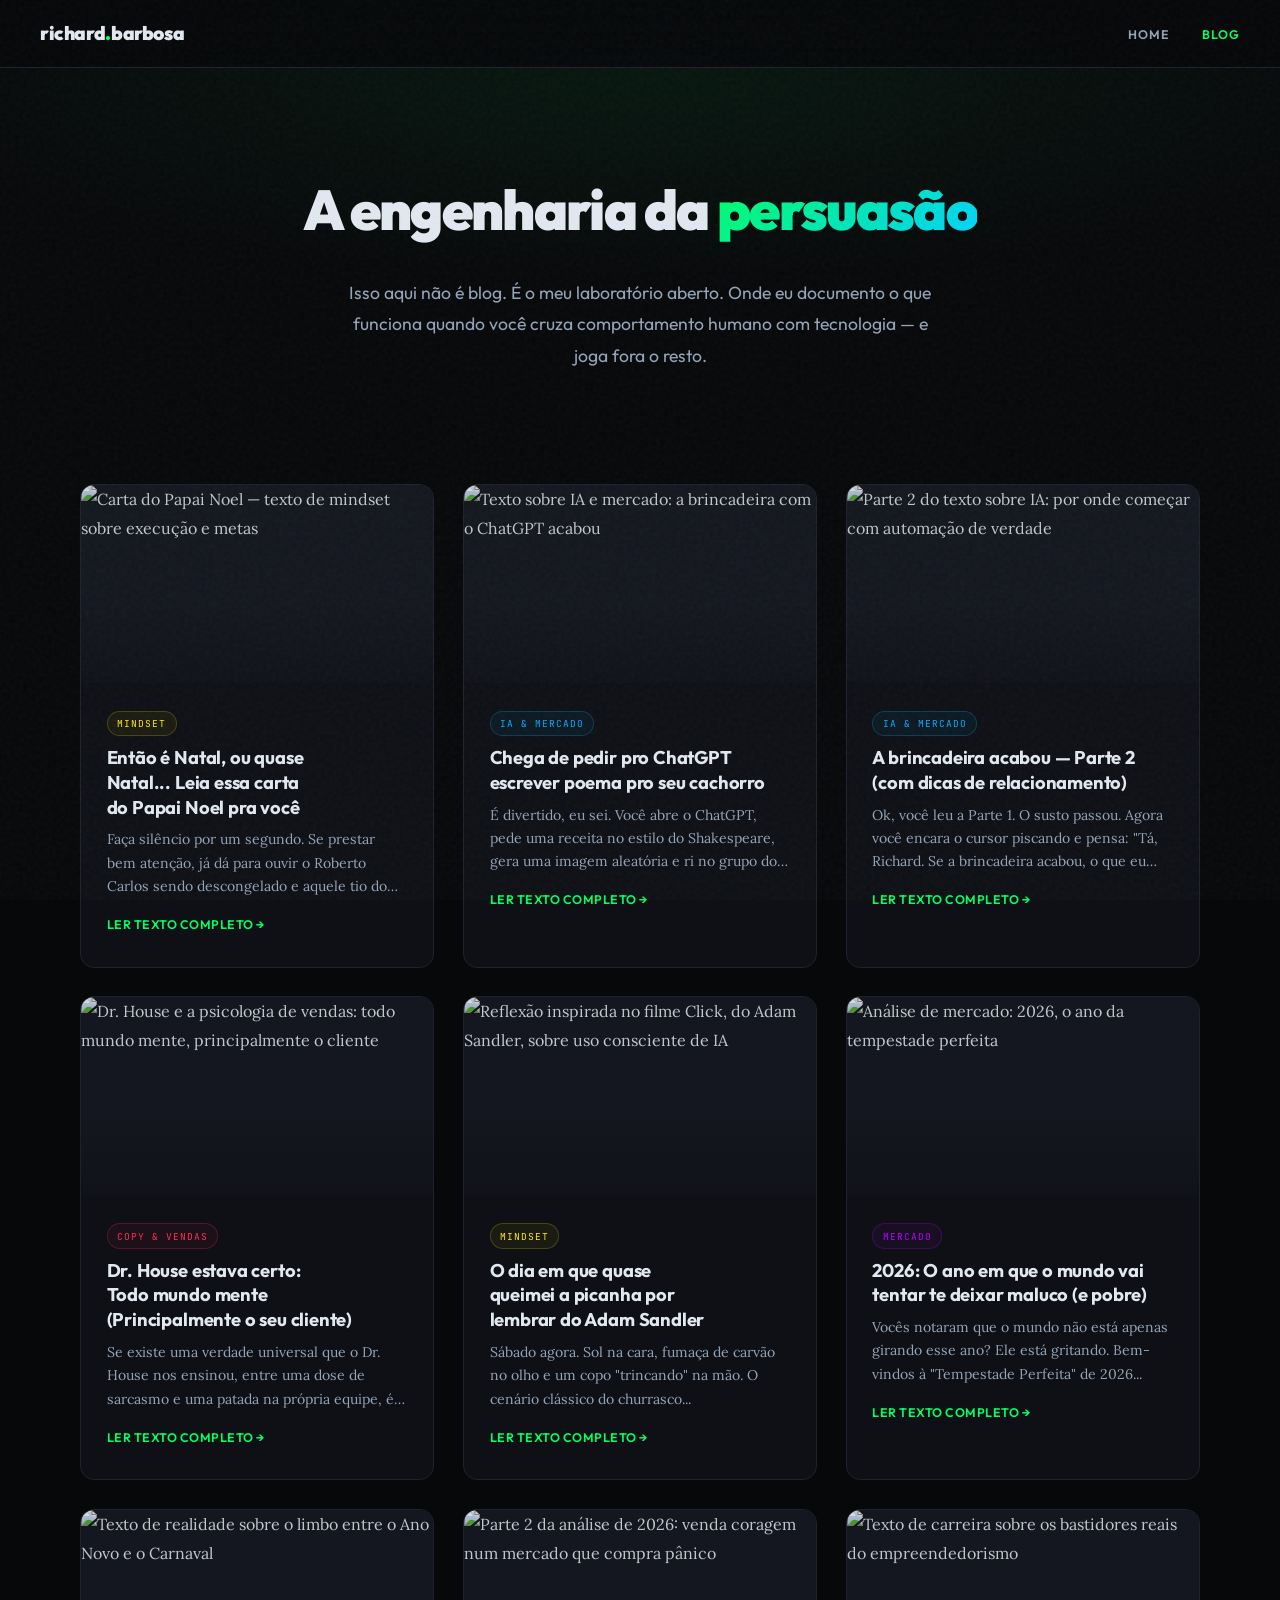
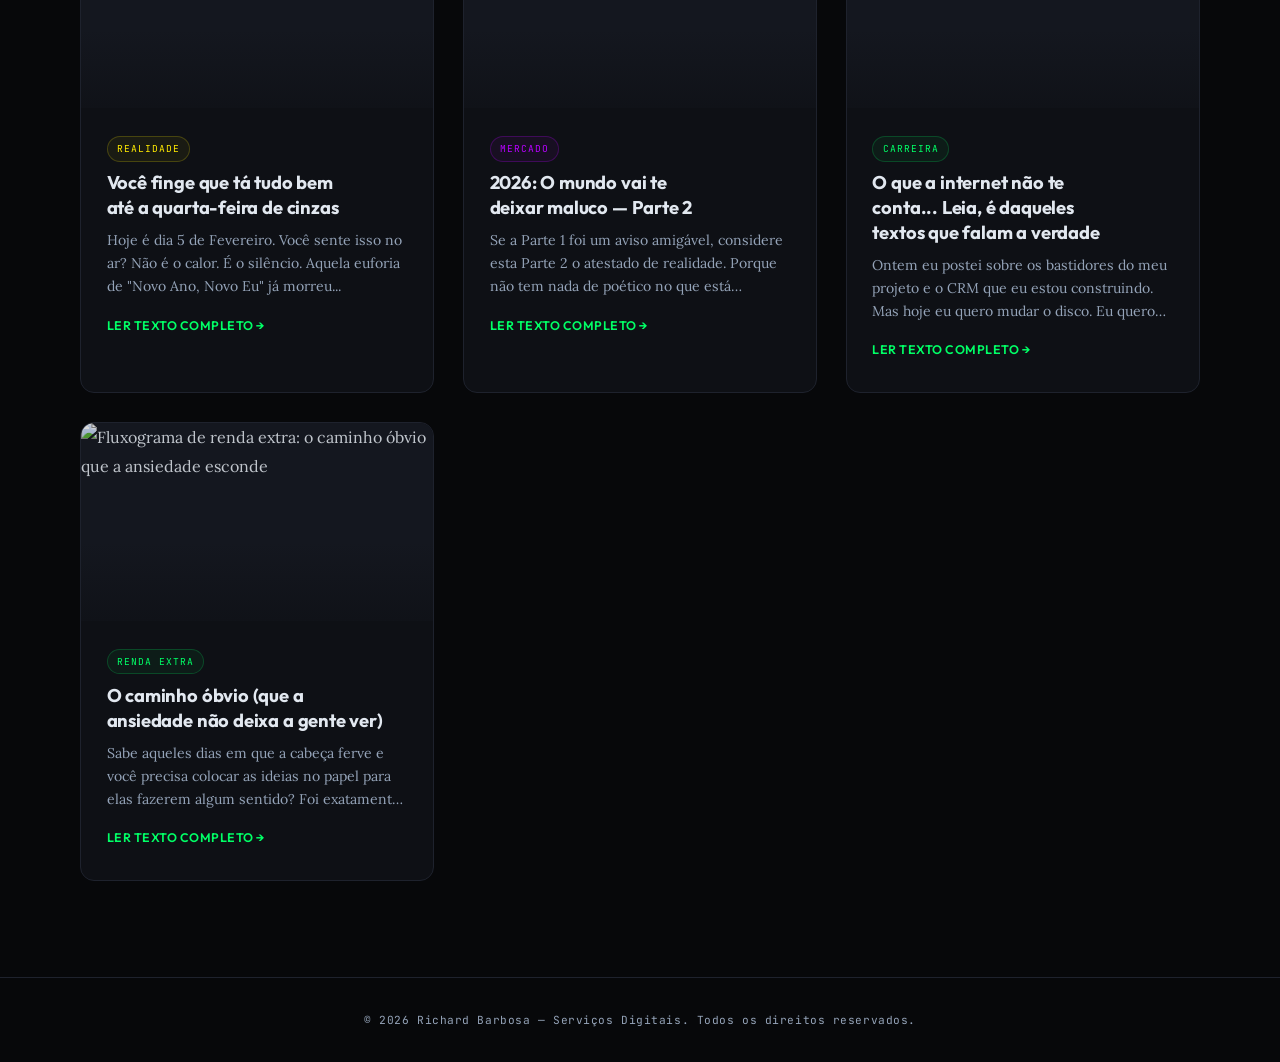
==== blog.html @ ee722734 "Adiciona site base (index e blog) como enviado Co-Authored-By: Claude Opus 5.5 <noreply@anthropic.co" ====
<!DOCTYPE html>
<html lang="pt-BR">
<head>
<meta charset="UTF-8">
<meta name="viewport" content="width=device-width, initial-scale=1.0">

<!-- ==================== SEO ==================== -->
<title>Blog — A Engenharia da Persuasão | Richard Barbosa</title>
<meta name="description" content="Textos reais sobre copywriting, IA, vendas e mercado. O laboratório aberto de Richard Barbosa: onde psicologia de vendas encontra tecnologia e execução.">
<meta name="author" content="Richard Barbosa">
<meta name="robots" content="index, follow, max-image-preview:large">
<meta name="theme-color" content="#07080a">
<link rel="canonical" href="https://richarddev.com.br/blog.html">

<!-- Open Graph (WhatsApp / redes) -->
<meta property="og:type" content="website">
<meta property="og:locale" content="pt_BR">
<meta property="og:site_name" content="Richard Barbosa — Serviços Digitais">
<meta property="og:title" content="Blog — A Engenharia da Persuasão | Richard Barbosa">
<meta property="og:description" content="Textos reais sobre copywriting, IA, vendas e mercado. Onde psicologia de vendas encontra tecnologia e execução.">
<meta property="og:url" content="https://richarddev.com.br/blog.html">
<meta property="og:image" content="https://richarddev.com.br/fotos/capa.png">
<meta property="og:image:alt" content="Blog de Richard Barbosa — A Engenharia da Persuasão">

<!-- Twitter Card -->
<meta name="twitter:card" content="summary_large_image">
<meta name="twitter:title" content="Blog — A Engenharia da Persuasão | Richard Barbosa">
<meta name="twitter:description" content="Textos reais sobre copywriting, IA, vendas e mercado.">
<meta name="twitter:image" content="https://richarddev.com.br/fotos/capa.png">

<!-- Favicon -->
<link rel="icon" href="favicon.ico" sizes="any">
<link rel="apple-touch-icon" href="apple-touch-icon.png">

<!-- Performance -->
<link rel="preconnect" href="https://fonts.googleapis.com">
<link rel="preconnect" href="https://fonts.gstatic.com" crossorigin>

<link href="https://fonts.googleapis.com/css2?family=Outfit:wght@300;400;500;600;700;800;900&family=Lora:ital,wght@0,400;0,500;0,600;1,400;1,500&family=JetBrains+Mono:wght@400;500;600&display=swap" rel="stylesheet">

<!-- Dados estruturados (JSON-LD) -->
<script type="application/ld+json">
{
  "@context": "https://schema.org",
  "@graph": [
    {
      "@type": "Blog",
      "@id": "https://richarddev.com.br/blog.html#blog",
      "url": "https://richarddev.com.br/blog.html",
      "name": "A Engenharia da Persuasão",
      "description": "Textos reais sobre copywriting, IA, vendas e mercado — onde psicologia de vendas encontra tecnologia e execução.",
      "inLanguage": "pt-BR",
      "author": { "@id": "https://richarddev.com.br/#richard" },
      "publisher": { "@id": "https://richarddev.com.br/#richard" },
      "blogPost": [
        { "@type": "BlogPosting", "headline": "Então é Natal, ou quase Natal... Leia essa carta do Papai Noel pra você", "image": "https://richarddev.com.br/blog/natal.png", "author": { "@id": "https://richarddev.com.br/#richard" }, "inLanguage": "pt-BR", "articleSection": "Mindset" },
        { "@type": "BlogPosting", "headline": "Chega de pedir pro ChatGPT escrever poema pro seu cachorro", "image": "https://richarddev.com.br/blog/chatgpt1.png", "author": { "@id": "https://richarddev.com.br/#richard" }, "inLanguage": "pt-BR", "articleSection": "IA e Mercado" },
        { "@type": "BlogPosting", "headline": "A brincadeira acabou — Parte 2 (com dicas de relacionamento)", "image": "https://richarddev.com.br/blog/chatgpt2.png", "author": { "@id": "https://richarddev.com.br/#richard" }, "inLanguage": "pt-BR", "articleSection": "IA e Mercado" },
        { "@type": "BlogPosting", "headline": "Dr. House estava certo: Todo mundo mente (Principalmente o seu cliente)", "image": "https://richarddev.com.br/blog/house.png", "author": { "@id": "https://richarddev.com.br/#richard" }, "inLanguage": "pt-BR", "articleSection": "Copy e Vendas" },
        { "@type": "BlogPosting", "headline": "O dia em que quase queimei a picanha por lembrar do Adam Sandler", "image": "https://richarddev.com.br/blog/sandler.png", "author": { "@id": "https://richarddev.com.br/#richard" }, "inLanguage": "pt-BR", "articleSection": "Mindset" },
        { "@type": "BlogPosting", "headline": "2026: O ano em que o mundo vai tentar te deixar maluco (e pobre)", "image": "https://richarddev.com.br/blog/2026.png", "author": { "@id": "https://richarddev.com.br/#richard" }, "inLanguage": "pt-BR", "articleSection": "Mercado" },
        { "@type": "BlogPosting", "headline": "Você finge que tá tudo bem até a quarta-feira de cinzas", "image": "https://richarddev.com.br/blog/carnaval.png", "author": { "@id": "https://richarddev.com.br/#richard" }, "inLanguage": "pt-BR", "articleSection": "Mindset" },
        { "@type": "BlogPosting", "headline": "2026: O mundo vai te deixar maluco — Parte 2", "image": "https://richarddev.com.br/blog/2026p2.png", "author": { "@id": "https://richarddev.com.br/#richard" }, "inLanguage": "pt-BR", "articleSection": "Mercado" },
        { "@type": "BlogPosting", "headline": "O que a internet não te conta... Leia, é daqueles textos que falam a verdade", "image": "https://richarddev.com.br/blog/ringue.png", "author": { "@id": "https://richarddev.com.br/#richard" }, "inLanguage": "pt-BR", "articleSection": "Carreira" },
        { "@type": "BlogPosting", "headline": "O caminho óbvio (que a ansiedade não deixa a gente ver)", "image": "https://richarddev.com.br/blog/rendaextra.png", "author": { "@id": "https://richarddev.com.br/#richard" }, "inLanguage": "pt-BR", "articleSection": "Renda Extra" }
      ]
    },
    {
      "@type": "BreadcrumbList",
      "itemListElement": [
        { "@type": "ListItem", "position": 1, "name": "Home", "item": "https://richarddev.com.br/" },
        { "@type": "ListItem", "position": 2, "name": "Blog", "item": "https://richarddev.com.br/blog.html" }
      ]
    },
    {
      "@type": "Person",
      "@id": "https://richarddev.com.br/#richard",
      "name": "Richard Barbosa",
      "jobTitle": "Desenvolvedor Full-Stack, Copywriter e Especialista em Automações",
      "url": "https://richarddev.com.br/",
      "sameAs": ["https://www.linkedin.com/in/richardbarbosa28/"]
    }
  ]
}
</script>

<style>
*,*::before,*::after{margin:0;padding:0;box-sizing:border-box}
:root{--bg:#07080a;--bg-card:#0e1015;--bg-elevated:#14171f;--text:#e2e8f0;--text-dim:#94a3b8;--text-body:#cbd5e1;--green:#00ff66;--green-dim:#00db58;--green-glow:rgba(0,255,102,.08);--gold:#ff2a55;--cyan:#00d2ff;--purple:#b700ff;--blue:#0099ff;--whatsapp:#25d366;--border:#1e222d;--radius:14px;--neon-red:#ff2a55;--neon-yellow:#ffea00;--neon-green:#00ff66;--neon-blue:#00aaff;--neon-purple:#b700ff;--neon-white:#e8eaed}
html{scroll-behavior:smooth;font-size:16px}
body{background:var(--bg);color:var(--text);font-family:'Lora',Georgia,serif;line-height:1.8;overflow-x:hidden}
::selection{background:var(--green);color:var(--bg)}
h1,h2,h3{text-wrap:balance}
body::before{content:'';position:fixed;inset:0;z-index:9999;pointer-events:none;opacity:.04;background-image:url("data:image/svg+xml,%3Csvg viewBox='0 0 256 256' xmlns='http://www.w3.org/2000/svg'%3E%3Cfilter id='n'%3E%3CfeTurbulence type='fractalNoise' baseFrequency='0.85' numOctaves='4' stitchTiles='stitch'/%3E%3C/filter%3E%3Crect width='100%25' height='100%25' filter='url(%23n)'/%3E%3C/svg%3E")}

/* Scrollbar refinada */
::-webkit-scrollbar{width:10px;height:10px}
::-webkit-scrollbar-track{background:var(--bg)}
::-webkit-scrollbar-thumb{background:#20252f;border-radius:6px;border:2px solid var(--bg)}
::-webkit-scrollbar-thumb:hover{background:#2c3240}

/* Foco visível pra teclado */
a:focus-visible,button:focus-visible,[tabindex]:focus-visible{outline:2px solid var(--green);outline-offset:3px;border-radius:6px}

/* NAV — mesmo comportamento da home: não some, fica mais transparente */
nav{position:fixed;top:0;left:0;right:0;z-index:100;padding:1rem 2.5rem;display:flex;justify-content:space-between;align-items:center;background:rgba(7,8,10,.85);backdrop-filter:blur(24px);border-bottom:1px solid var(--border);transition:all .3s}
nav.scrolled{background:rgba(7,8,10,.6);border-bottom-color:rgba(30,34,45,.4)}
.nav-logo{font-family:'Outfit',sans-serif;font-weight:900;font-size:1.2rem;letter-spacing:-.02em;text-decoration:none;color:var(--text)}.nav-logo span{color:var(--green)}
.nav-links{display:flex;gap:2rem;list-style:none}
.nav-links a{color:var(--text-dim);text-decoration:none;font-family:'Outfit',sans-serif;font-size:.78rem;font-weight:600;letter-spacing:.08em;text-transform:uppercase;transition:color .3s}.nav-links a:hover,.nav-links a.active{color:var(--green)}

/* HERO BLOG */
.blog-hero{padding:10rem 2.5rem 4rem;text-align:center;position:relative}
.blog-hero::before{content:'';position:absolute;top:0;left:0;right:0;height:400px;background:radial-gradient(ellipse 60% 50% at 50% 20%,rgba(0,255,102,.06),transparent);pointer-events:none}
.blog-hero h1{font-family:'Outfit',sans-serif;font-size:clamp(2.2rem,5vw,3.5rem);font-weight:900;letter-spacing:-.03em;margin-bottom:1rem;position:relative}
.blog-hero h1 .accent{background:linear-gradient(135deg,var(--green),var(--cyan));-webkit-background-clip:text;-webkit-text-fill-color:transparent;background-clip:text}
.blog-hero p{font-family:'Outfit',sans-serif;font-size:1.1rem;color:var(--text-dim);max-width:600px;margin:0 auto;position:relative}

/* BLOG GRID */
.blog-grid{max-width:1200px;margin:0 auto;padding:3rem 2.5rem 6rem;display:grid;grid-template-columns:repeat(auto-fill,minmax(350px,1fr));gap:1.8rem}

/* BLOG CARD */
.blog-card{background:var(--bg-card);border:1px solid var(--border);border-radius:var(--radius);overflow:hidden;cursor:pointer;transition:all .5s cubic-bezier(.16,1,.3,1);position:relative}
.blog-card:hover{border-color:rgba(0,255,102,.2);transform:translateY(-6px);box-shadow:0 20px 50px rgba(0,0,0,.4),0 0 30px rgba(0,255,102,.05)}
.blog-card-img{position:relative;overflow:hidden;aspect-ratio:16/9;background:var(--bg-elevated)}
.blog-card-img img{width:100%;height:100%;object-fit:cover;transition:transform .6s cubic-bezier(.16,1,.3,1);filter:brightness(.85)}
.blog-card:hover .blog-card-img img{transform:scale(1.06);filter:brightness(1)}
.blog-card-img::after{content:'';position:absolute;bottom:0;left:0;right:0;height:40%;background:linear-gradient(transparent,rgba(14,16,21,.7));pointer-events:none}
.blog-card-body{padding:1.5rem 1.6rem 1.8rem}
.blog-card-tag{font-family:'JetBrains Mono',monospace;font-size:.6rem;letter-spacing:.1em;text-transform:uppercase;margin-bottom:.6rem;display:inline-block;padding:.2rem .6rem;border-radius:50px;border:1px solid}
.tag-ia{color:var(--neon-blue);border-color:rgba(0,170,255,.25);background:rgba(0,170,255,.06)}
.tag-copy{color:var(--neon-red);border-color:rgba(255,42,85,.25);background:rgba(255,42,85,.06)}
.tag-mindset{color:var(--neon-yellow);border-color:rgba(255,234,0,.2);background:rgba(255,234,0,.05)}
.tag-mercado{color:var(--neon-purple);border-color:rgba(183,0,255,.25);background:rgba(183,0,255,.06)}
.tag-carreira{color:var(--neon-green);border-color:rgba(0,255,102,.2);background:rgba(0,255,102,.05)}
.blog-card-title{font-family:'Outfit',sans-serif;font-size:1.15rem;font-weight:700;margin-bottom:.5rem;line-height:1.35;letter-spacing:-.01em}
.blog-card-excerpt{font-size:.88rem;color:var(--text-dim);line-height:1.65;display:-webkit-box;-webkit-line-clamp:3;-webkit-box-orient:vertical;overflow:hidden}
.blog-card-read{display:inline-flex;align-items:center;gap:.4rem;margin-top:1rem;font-family:'Outfit',sans-serif;font-size:.78rem;font-weight:600;color:var(--green);letter-spacing:.04em;text-transform:uppercase;transition:gap .3s}
.blog-card:hover .blog-card-read{gap:.7rem}

/* MODAL */
.modal-overlay{position:fixed;inset:0;z-index:200;background:rgba(0,0,0,.85);backdrop-filter:blur(8px);opacity:0;visibility:hidden;transition:all .3s;display:flex;align-items:flex-start;justify-content:center;padding:2rem;overflow-y:auto}
.modal-overlay.active{opacity:1;visibility:visible}
.modal-content{background:var(--bg-card);border:1px solid var(--border);border-radius:20px;max-width:800px;width:100%;margin:4rem auto;position:relative;overflow:hidden;transform:translateY(30px);transition:transform .4s cubic-bezier(.16,1,.3,1)}
.modal-overlay.active .modal-content{transform:translateY(0)}
.modal-close{position:absolute;top:1.2rem;right:1.2rem;z-index:10;width:40px;height:40px;border-radius:50%;background:rgba(255,255,255,.06);border:1px solid var(--border);color:var(--text-dim);font-size:1.2rem;cursor:pointer;display:flex;align-items:center;justify-content:center;transition:all .3s;font-family:'Outfit',sans-serif}
.modal-close:hover{background:rgba(255,255,255,.12);color:var(--text);border-color:rgba(255,255,255,.15)}
.modal-img{width:100%;aspect-ratio:16/9;object-fit:cover;display:block}
.modal-body{padding:2.5rem 3rem 3rem}
.modal-tag{font-family:'JetBrains Mono',monospace;font-size:.65rem;letter-spacing:.1em;text-transform:uppercase;margin-bottom:1rem;display:inline-block;padding:.25rem .7rem;border-radius:50px;border:1px solid}
.modal-title{font-family:'Outfit',sans-serif;font-size:clamp(1.6rem,3vw,2.2rem);font-weight:800;letter-spacing:-.02em;margin-bottom:1.5rem;line-height:1.2}
.modal-text{color:var(--text-body);font-size:1.02rem;line-height:2}
.modal-text p{margin-bottom:1.3rem}
.modal-text strong,.modal-text b{color:var(--text);font-weight:600}
.modal-text .em{color:var(--green);font-weight:600}
.modal-text .highlight{margin:2rem 0;padding:1.3rem 1.8rem;border-left:3px solid var(--green);background:var(--green-glow);border-radius:0 var(--radius) var(--radius) 0;font-style:italic;color:var(--text);font-size:.98rem}
.modal-text ul,.modal-text ol{margin:1rem 0 1.5rem 1.5rem;color:var(--text-body)}
.modal-text li{margin-bottom:.6rem}
.modal-author{margin-top:2.5rem;padding-top:1.5rem;border-top:1px solid var(--border);display:flex;align-items:center;gap:1rem}
.modal-author-name{font-family:'Outfit',sans-serif;font-weight:700;font-size:.9rem}
.modal-author-role{font-family:'JetBrains Mono',monospace;font-size:.65rem;color:var(--text-dim)}

/* FOOTER */
footer{padding:2rem;text-align:center;border-top:1px solid var(--border);font-family:'JetBrains Mono',monospace;font-size:.7rem;color:var(--text-dim);letter-spacing:.05em}
nav a, nav ul{position:relative;z-index:101}

/* Acessibilidade: versão leve — só remove smooth-scroll (a versão agressiva
   congelava hovers e transições em máquinas com animações desativadas no SO) */
@media (prefers-reduced-motion: reduce){
  html{scroll-behavior:auto}
}

/* RESPONSIVE — só 2 links na nav: mantém visíveis no mobile em vez de esconder */
@media(max-width:768px){
  .blog-grid{grid-template-columns:1fr;padding:2rem 1.2rem 4rem}
  nav{padding:.9rem 1.2rem}
  .nav-links{gap:1.2rem}
  .nav-links a{font-size:.72rem}
  .modal-body{padding:1.8rem 1.5rem 2rem}
  .blog-hero{padding:8rem 1.2rem 3rem}
}
@media(max-width:480px){.blog-hero h1{font-size:1.8rem}}
</style>
</head>
<body>

<!-- NAV -->
<nav aria-label="Navegação principal">
  <a href="index.html" class="nav-logo">richard<span>.</span>barbosa</a>
  <ul class="nav-links">
    <li><a href="index.html">Home</a></li>
    <li><a href="blog.html" class="active" aria-current="page">Blog</a></li>
  </ul>
</nav>

<main>

<!-- HERO -->
<section class="blog-hero">
  <h1>A engenharia da <span class="accent">persuasão</span></h1>
  <p>Isso aqui não é blog. É o meu laboratório aberto. Onde eu documento o que funciona quando você cruza comportamento humano com tecnologia — e joga fora o resto.</p>
</section>

<!-- BLOG GRID -->
<div class="blog-grid">

  <article class="blog-card" onclick="openModal('m1')">
    <div class="blog-card-img"><img src="blog/natal.png" alt="Carta do Papai Noel — texto de mindset sobre execução e metas" loading="lazy" decoding="async"></div>
    <div class="blog-card-body">
      <span class="blog-card-tag tag-mindset">Mindset</span>
      <h2 class="blog-card-title">Então é Natal, ou quase Natal... Leia essa carta do Papai Noel pra você</h2>
      <div class="blog-card-excerpt">Faça silêncio por um segundo. Se prestar bem atenção, já dá para ouvir o Roberto Carlos sendo descongelado e aquele tio do "pavê" preparando as piadas...</div>
      <div class="blog-card-read">Ler texto completo →</div>
    </div>
  </article>

  <article class="blog-card" onclick="openModal('m2')">
    <div class="blog-card-img"><img src="blog/chatgpt1.png" alt="Texto sobre IA e mercado: a brincadeira com o ChatGPT acabou" loading="lazy" decoding="async"></div>
    <div class="blog-card-body">
      <span class="blog-card-tag tag-ia">IA & Mercado</span>
      <h2 class="blog-card-title">Chega de pedir pro ChatGPT escrever poema pro seu cachorro</h2>
      <div class="blog-card-excerpt">É divertido, eu sei. Você abre o ChatGPT, pede uma receita no estilo do Shakespeare, gera uma imagem aleatória e ri no grupo do WhatsApp...</div>
      <div class="blog-card-read">Ler texto completo →</div>
    </div>
  </article>

  <article class="blog-card" onclick="openModal('m3')">
    <div class="blog-card-img"><img src="blog/chatgpt2.png" alt="Parte 2 do texto sobre IA: por onde começar com automação de verdade" loading="lazy" decoding="async"></div>
    <div class="blog-card-body">
      <span class="blog-card-tag tag-ia">IA & Mercado</span>
      <h2 class="blog-card-title">A brincadeira acabou — Parte 2 (com dicas de relacionamento)</h2>
      <div class="blog-card-excerpt">Ok, você leu a Parte 1. O susto passou. Agora você encara o cursor piscando e pensa: "Tá, Richard. Se a brincadeira acabou, o que eu faço agora?"</div>
      <div class="blog-card-read">Ler texto completo →</div>
    </div>
  </article>

  <article class="blog-card" onclick="openModal('m4')">
    <div class="blog-card-img"><img src="blog/house.png" alt="Dr. House e a psicologia de vendas: todo mundo mente, principalmente o cliente" loading="lazy" decoding="async"></div>
    <div class="blog-card-body">
      <span class="blog-card-tag tag-copy">Copy & Vendas</span>
      <h2 class="blog-card-title">Dr. House estava certo: Todo mundo mente (Principalmente o seu cliente)</h2>
      <div class="blog-card-excerpt">Se existe uma verdade universal que o Dr. House nos ensinou, entre uma dose de sarcasmo e uma patada na própria equipe, é esta: "Everybody lies"...</div>
      <div class="blog-card-read">Ler texto completo →</div>
    </div>
  </article>

  <article class="blog-card" onclick="openModal('m5')">
    <div class="blog-card-img"><img src="blog/sandler.png" alt="Reflexão inspirada no filme Click, do Adam Sandler, sobre uso consciente de IA" loading="lazy" decoding="async"></div>
    <div class="blog-card-body">
      <span class="blog-card-tag tag-mindset">Mindset</span>
      <h2 class="blog-card-title">O dia em que quase queimei a picanha por lembrar do Adam Sandler</h2>
      <div class="blog-card-excerpt">Sábado agora. Sol na cara, fumaça de carvão no olho e um copo "trincando" na mão. O cenário clássico do churrasco...</div>
      <div class="blog-card-read">Ler texto completo →</div>
    </div>
  </article>

  <article class="blog-card" onclick="openModal('m6')">
    <div class="blog-card-img"><img src="blog/2026.png" alt="Análise de mercado: 2026, o ano da tempestade perfeita" loading="lazy" decoding="async"></div>
    <div class="blog-card-body">
      <span class="blog-card-tag tag-mercado">Mercado</span>
      <h2 class="blog-card-title">2026: O ano em que o mundo vai tentar te deixar maluco (e pobre)</h2>
      <div class="blog-card-excerpt">Vocês notaram que o mundo não está apenas girando esse ano? Ele está gritando. Bem-vindos à "Tempestade Perfeita" de 2026...</div>
      <div class="blog-card-read">Ler texto completo →</div>
    </div>
  </article>

  <article class="blog-card" onclick="openModal('m7')">
    <div class="blog-card-img"><img src="blog/carnaval.png" alt="Texto de realidade sobre o limbo entre o Ano Novo e o Carnaval" loading="lazy" decoding="async"></div>
    <div class="blog-card-body">
      <span class="blog-card-tag tag-mindset">Realidade</span>
      <h2 class="blog-card-title">Você finge que tá tudo bem até a quarta-feira de cinzas</h2>
      <div class="blog-card-excerpt">Hoje é dia 5 de Fevereiro. Você sente isso no ar? Não é o calor. É o silêncio. Aquela euforia de "Novo Ano, Novo Eu" já morreu...</div>
      <div class="blog-card-read">Ler texto completo →</div>
    </div>
  </article>

  <article class="blog-card" onclick="openModal('m8')">
    <div class="blog-card-img"><img src="blog/2026p2.png" alt="Parte 2 da análise de 2026: venda coragem num mercado que compra pânico" loading="lazy" decoding="async"></div>
    <div class="blog-card-body">
      <span class="blog-card-tag tag-mercado">Mercado</span>
      <h2 class="blog-card-title">2026: O mundo vai te deixar maluco — Parte 2</h2>
      <div class="blog-card-excerpt">Se a Parte 1 foi um aviso amigável, considere esta Parte 2 o atestado de realidade. Porque não tem nada de poético no que está acontecendo...</div>
      <div class="blog-card-read">Ler texto completo →</div>
    </div>
  </article>

  <article class="blog-card" onclick="openModal('m9')">
    <div class="blog-card-img"><img src="blog/ringue.png" alt="Texto de carreira sobre os bastidores reais do empreendedorismo" loading="lazy" decoding="async"></div>
    <div class="blog-card-body">
      <span class="blog-card-tag tag-carreira">Carreira</span>
      <h2 class="blog-card-title">O que a internet não te conta... Leia, é daqueles textos que falam a verdade</h2>
      <div class="blog-card-excerpt">Ontem eu postei sobre os bastidores do meu projeto e o CRM que eu estou construindo. Mas hoje eu quero mudar o disco. Eu quero falar de pessoas...</div>
      <div class="blog-card-read">Ler texto completo →</div>
    </div>
  </article>

  <article class="blog-card" onclick="openModal('m10')">
    <div class="blog-card-img"><img src="blog/rendaextra.png" alt="Fluxograma de renda extra: o caminho óbvio que a ansiedade esconde" loading="lazy" decoding="async"></div>
    <div class="blog-card-body">
      <span class="blog-card-tag tag-carreira">Renda Extra</span>
      <h2 class="blog-card-title">O caminho óbvio (que a ansiedade não deixa a gente ver)</h2>
      <div class="blog-card-excerpt">Sabe aqueles dias em que a cabeça ferve e você precisa colocar as ideias no papel para elas fazerem algum sentido? Foi exatamente o que aconteceu aqui...</div>
      <div class="blog-card-read">Ler texto completo →</div>
    </div>
  </article>

</div>

</main>

<!-- ====== MODAIS ====== -->

<!-- MODAL 1: NATAL -->
<div class="modal-overlay" id="m1" role="dialog" aria-modal="true" aria-label="Carta do Papai Noel">
  <div class="modal-content">
    <button class="modal-close" onclick="closeModal('m1')" aria-label="Fechar">✕</button>
    <img src="blog/natal.png" alt="" class="modal-img" loading="lazy" decoding="async">
    <div class="modal-body">
      <span class="modal-tag tag-mindset">Mindset</span>
      <h2 class="modal-title">Então é Natal, ou quase Natal... Leia essa carta do Papai Noel pra você, e salve seu bolso.</h2>
      <div class="modal-text">
        <p>Faça silêncio por um segundo.</p>
        <p>Se prestar bem atenção, já dá para ouvir o Roberto Carlos sendo descongelado e aquele tio do "pavê" preparando as piadas, ou aquela tia que sempre pergunta: e as namoradinhas (o)… eu sei que pergunta! Falando nisso: você já arrumou sua cara metade? Se não, trate de preparar a próxima desculpa para sua tia. Enfim, esse texto não é sobre amor, é uma carta pra você.</p>
        <p>É, o Natal chegou. Ou quase chegou. E com ele, aquele pânico de quem prometeu dominar o mundo em 2025, mas acabou só rolando o feed.</p>
        <p>Rimos para não chorar, certo? Mas agora, corta as piadas. Quero olhar nos seus olhos…</p>
        <p>A música clássica de Natal pergunta: "então é natal, o que você fez?…" Eu quero ir mais a fundo:</p>
        <div class="highlight"><strong>Você viveu 365 dias ou viveu o mesmo dia 365 vezes?</strong></div>
        <p>Dói, eu sei. Mas o conforto é o veneno da evolução. Para 2026, o mercado não vai aceitar o "morno", o "talvez", o "depois eu faço". Olha, eu não sou nenhum especialista, sou apenas o Papai Noel escrevendo uma carta. Deixa eu te contar: moro na Finlândia, cuido de renas e leio cartinhas o ano inteiro antes do natal, esse é meu trabalho só que hoje "tava de boa aqui na minha casa de gelo" e parei para assistir à aula do Ícaro, preciso concordar com ele em muitos pontos:</p>
        <p>Quer sobreviver e lucrar? Foque nessas <strong>3 habilidades inegociáveis</strong> (leia até o fim, pois vou te dar um bônus que salva MUITOS "bolsos" e seu próximo natal):</p>
        <p><strong>1. Fluência em IA:</strong> Não é sobre gerar imagens, é sobre produtividade exponencial. Quem não usa, já está obsoleto. Na boa, foi falado na aula, da pra você ser uma agência de uma pessoa.</p>
        <p><strong>2. Psicologia de Vendas:</strong> O algoritmo muda, o ser humano não. Saber persuadir continua sendo a skill mais lucrativa do mundo. Domine de verdade a arte de vender e escrever.</p>
        <p><strong>3. Inteligência Contextual:</strong> Num mundo de conteúdo sintético, sua capacidade humana de conectar pontos e gerar insight é o verdadeiro luxo.</p>
        <p>Mas espere… <strong>A 4ª Habilidade (Bônus) é a que vai salvar seu bolso em 2026:</strong></p>
        <div class="highlight"><strong>A Execução Radical</strong> (goste você ou não)</div>
        <p>Pare de achar que o curso de R$ 5.000,00 vai te salvar se você nem abriu o PDF de R$47,00 que comprou em fevereiro. Aliás, dá uma pausa na leitura e me responda: você abriu seu PDF de R$47,00 que comprou lá em fevereiro? Bom, podemos seguir com a leitura…</p>
        <p>Chega de frustração. Chega de colocar a culpa no curso. Chega de colocar a culpa no governo. Chega de colocar a culpa em VOCÊ!</p>
        <p>O mundo não paga pelo que você sabe, ou diz que sabe. Paga pelo que você faz com o que sabe. Na boa, reflita sobre minhas palavras: chegue em 2026 sem vender nada, ou multimilionário; chegue do jeito que tiver que chegar…</p>
        <div class="highlight"><strong>Só não chega sem tentar!</strong></div>
        <p>Qual é a meta que sai do papel hoje? Qual vai ser sua próxima cartinha de Natal?</p>
        <p>Se você prometer que vai se comportar bem em 2026, pode ser que eu te dê aquela bicicleta do Natal passado. Pra isso, eu quero você com "sangue nos olhos".</p>
        <p><strong>ASS: Papai Noel</strong></p>
      </div>
      <div class="modal-author"><div><div class="modal-author-name">Richard Barbosa</div><div class="modal-author-role">Dev · Copy · Automações</div></div></div>
    </div>
  </div>
</div>

<!-- MODAL 2: CHATGPT P1 -->
<div class="modal-overlay" id="m2" role="dialog" aria-modal="true" aria-label="Chega de pedir pro ChatGPT escrever poema pro seu cachorro">
  <div class="modal-content">
    <button class="modal-close" onclick="closeModal('m2')" aria-label="Fechar">✕</button>
    <img src="blog/chatgpt1.png" alt="" class="modal-img" loading="lazy" decoding="async">
    <div class="modal-body">
      <span class="modal-tag tag-ia">IA & Mercado</span>
      <h2 class="modal-title">Chega de pedir pro ChatGPT escrever poema pro seu cachorro. (A brincadeira acabou).</h2>
      <div class="modal-text">
        <p>É divertido, eu sei.</p>
        <p>Você abre o ChatGPT, pede uma receita no estilo do Shakespeare, gera uma imagem aleatória lá no Nano Banana e ri no grupo do WhatsApp. Às vezes escreve uns poemas e pede conselhos sobre a vida. Pois é, eu sei!</p>
        <p>Mas enquanto você brinca de "futuro", o mercado parou de rir faz tempo. Por experiência de trabalho, afirmo: <strong>a piada acabou.</strong></p>
        <p>Analisei os relatórios recentes de grandes fundos como Sequoia, Goldman Sachs e, claro, o relatório da Vigília sobre a suposta "Bolha da IA", e cruzei com os movimentos da Amazon e HP. A conclusão é um banho de água fria:</p>
        <p><strong>1. Esqueça 1999. O dinheiro agora é real.</strong></p>
        <p>Alguns estavam nascendo nessa época, outros eram muito novos para sequer saber o que era isso, mas deixa eu te contar um fato: A Bolha Pontocom foi um delírio coletivo onde qualquer empresa que colocasse ".com" no nome recebia milhões de investimento, mesmo sem ter produto real ou dar um centavo de lucro. Era pura especulação baseada em promessas vazias. O resultado? As empresas queimavam caixa e quebravam.</p>
        <p>Hoje? A história é o oposto. As "Mag-7" sentam em pilhas de trilhões. A Microsoft opera com margens próximas a 50%, a NVIDIA passa dos 58%. Elas não vivem de promessas, elas têm caixa infinito para automatizar ineficiências agora.</p>
        <p><strong>2. O "Seguro" Geopolítico.</strong></p>
        <p>Perder a liderança em IA para a China não é perder mercado, é perder hegemonia global. O investimento não vai parar, tornou-se uma questão de segurança nacional.</p>
        <p><strong>3. A Realidade dos Layoffs (Amazon e HP).</strong></p>
        <p>"Mas se elas são ricas, por que a Amazon mira cortar 14 mil cargos de gestão e a HP está demitindo milhares?"</p>
        <div class="highlight">Acorde. Elas não estão demitindo porque estão quebradas. Elas estão demitindo porque ficaram eficientes.</div>
        <p>Com a IA funcional, elas estão trocando "gordura corporativa" por processamento de dados puro.</p>
        <p><strong>A Lição para 2025:</strong></p>
        <p>A bolha não vai estourar na Nasdaq agora. A bolha vai estourar na carreira de quem segue tratando IA como brinquedo e acha que "saber dar prompt" é o diferencial máximo.</p>
        <p>A eficiência que a Amazon busca hoje é a régua que o mercado vai usar no seu CPF amanhã. Não confunda usar a ferramenta com dominar a estratégia.</p>
        <p><strong>O recreio acabou. Você vai ser o piloto dessa mudança ou a redundância que ela elimina?</strong></p>
        <p>Menos brincadeira. Mais execução.</p>
        <p>Você que leu até aqui, não precisa entender um parágrafo do que escrevi, só precisa parar de brincar com o CHATGPT.</p>
      </div>
      <div class="modal-author"><div><div class="modal-author-name">Richard Barbosa</div><div class="modal-author-role">Dev · Copy · Automações</div></div></div>
    </div>
  </div>
</div>

<!-- MODAL 3: CHATGPT P2 -->
<div class="modal-overlay" id="m3" role="dialog" aria-modal="true" aria-label="A brincadeira acabou — Parte 2">
  <div class="modal-content">
    <button class="modal-close" onclick="closeModal('m3')" aria-label="Fechar">✕</button>
    <img src="blog/chatgpt2.png" alt="" class="modal-img" loading="lazy" decoding="async">
    <div class="modal-body">
      <span class="modal-tag tag-ia">IA & Mercado</span>
      <h2 class="modal-title">A brincadeira acabou — Parte II (com dicas de relacionamento)</h2>
      <div class="modal-text">
        <p>Ok, você leu a Parte 1. O susto passou. Você entendeu que a Amazon e a HP não estão "quebradas", estão ficando leves. Você parou de pedir poema pro seu cachorro no ChatGPT e percebeu que o mercado parou de rir.</p>
        <p>Agora você encara o cursor piscando e pensa: "Tá, Richard. Se a brincadeira acabou, o que eu faço agora?"</p>
        <p>Primeiro, vamos limpar a mesa: <strong>Pare de comprar PDF de "3.000 Prompts Secretos" por R$ 19,90.</strong> Isso é o equivalente digital a comprar terreno na Lua. Bom, eu falei pra você não comprar o que é diferente de você não vender 😉</p>
        <p>A IA não é uma cartola mágica onde você tira coelhos. Ela é um motor. E motor sem volante e sem direção só serve para causar acidente. Ainda mais se tratando de uma Ferrari.</p>
        <p><strong>A Dura Realidade dos Dados:</strong></p>
        <p>Fui buscar o Microsoft Work Trend Index 2024, um relatório global massivo. O dado é um soco na cara de quem tem "tempo de casa" mas parou no tempo:</p>
        <div class="highlight"><strong>71% dos líderes dizem que preferem contratar um júnior com habilidades de IA do que um sênior sem elas.</strong></div>
        <p>Leu direito? A sua experiência de 10 anos pode valer menos que a curiosidade estruturada de um garoto de 17 anos que sabe automatizar o fluxo que você faz na mão.</p>
        <p><strong>"Mas Richard, por onde eu começo?"</strong></p>
        <p><strong>1. Saia do Chat, vá para a Integração.</strong> Ficar conversando com o chatbot é "brincar de boneca". O jogo de gente grande é Automação. Aprenda a conectar a IA nos seus processos. Ferramentas como Zapier, Make (antigo Integromat) ou n8n.</p>
        <p><strong>2. IA não corrige incompetência, ela escala.</strong> Se você escreve mal, a IA vai gerar textos horríveis mais rápido. Você precisa saber O QUE pedir. A habilidade do futuro não é "dar prompt", é Engenharia de Contexto.</p>
        <p><strong>3. O Segredo dos Dados Proprietários.</strong> Empresas não querem uma IA que sabe tudo sobre a Wikipedia. Elas querem uma IA que sabe tudo sobre os contratos, o estoque e os clientes delas. Aprenda como alimentar a IA com dados internos com segurança (o tal do RAG).</p>
        <p><strong>Resumo da Ópera:</strong></p>
        <p>Enquanto você gasta seus créditos de IA pedindo pro ChatGPT escrever poemas para o seu cachorro, tem um estagiário de 19 anos usando a mesma ferramenta para automatizar o relatório que você leva a semana inteira para fazer.</p>
        <p><strong>Obs mais importante:</strong> Nada contra quem escreve poemas e pede dicas de relacionamento pro GPT. E se você for continuar fazendo isso, só um cuidado: pedir conselho amoroso para uma inteligência que nunca tomou um "visto por último" no WhatsApp e nunca chorou ouvindo Bruno e Marrone é pedir para continuar solteiro(a). Confia no processo, mas não confia tanto assim.</p>
      </div>
      <div class="modal-author"><div><div class="modal-author-name">Richard Barbosa</div><div class="modal-author-role">Dev · Copy · Automações</div></div></div>
    </div>
  </div>
</div>

<!-- MODAL 4: DR HOUSE -->
<div class="modal-overlay" id="m4" role="dialog" aria-modal="true" aria-label="Dr. House estava certo: todo mundo mente">
  <div class="modal-content">
    <button class="modal-close" onclick="closeModal('m4')" aria-label="Fechar">✕</button>
    <img src="blog/house.png" alt="" class="modal-img" loading="lazy" decoding="async">
    <div class="modal-body">
      <span class="modal-tag tag-copy">Copy & Vendas</span>
      <h2 class="modal-title">Dr. House estava certo: Todo mundo mente (Principalmente o seu cliente)</h2>
      <div class="modal-text">
        <p>Se existe uma verdade universal que o Dr. House nos ensinou, entre uma dose de sarcasmo e uma patada na própria equipe, é esta: <strong>"Everybody lies"</strong> (Todo mundo mente).</p>
        <p>E se você acha que isso é ficção, olhe para a sua própria rotina. Nós operamos diariamente à base de pequenas fraudes de sobrevivência.</p>
        <p>Sabe aquele clássico <strong>"Tô chegando, 5 minutinhos"?</strong> Tradução real: "Ainda estou procurando a chave do carro e nem saí de casa."</p>
        <p>Sabe o famoso <strong>"Amanhã 6h da manhã tô de pé pra ir na academia"?</strong> Tradução real: "Vou dar soneca três vezes e acordar atrasado de novo."</p>
        <p>E o campeão do mundo corporativo, o <strong>"Vou ver minha agenda e te aviso"?</strong> Tradução real: "Não tenho o menor interesse nisso, mas sou profissional demais para dizer 'não' na sua cara."</p>
        <p>Agora, a pergunta de um milhão de reais: <strong>Por que raios você acha que, na hora de abrir a carteira, seu cliente viraria um santo da honestidade?</strong></p>
        <p>No mundo dos negócios, a ingenuidade é o que quebra empresas. O cliente mente o tempo todo. E o seu erro é acreditar na "legenda" em vez de assistir ao "filme".</p>
        <p>Quando ele diz: <strong>"Tá caro".</strong> O que ele está dizendo na verdade? "Eu não vi valor suficiente nisso para justificar o risco. Me convença de que isso vai me dar retorno."</p>
        <p>Quando ele diz: <strong>"Vou falar com meu sócio/esposa".</strong> Na verdade: "Eu não tenho coragem (ou autoridade) para bancar essa decisão agora."</p>
        <p>Quando ele diz: <strong>"Vou pensar".</strong> Na verdade: "Não gostei, não confiei, ou não entendi. E vou esquecer de você assim que virar a esquina."</p>
        <div class="highlight">O amador ouve a mentira, aceita e vai embora chorar no banho. O profissional ouve a mentira, sorri e ataca a emoção.</div>
        <p><strong>Copywriting e Vendas</strong> não são sobre acreditar no que as pessoas dizem. São sobre entender o que elas sentem mas têm vergonha de admitir.</p>
        <p>Se você quer que a carteira abra de verdade em 2026, pare de responder à mentira lógica. <strong>Comece a conversar com o desejo secreto.</strong></p>
        <p>Menos ingenuidade. Mais psicologia.</p>
        <p><em>Obs: E se você respondeu "vou pensar" para esse texto... bom, a gente já sabe o que isso significa, né? 😉</em></p>
      </div>
      <div class="modal-author"><div><div class="modal-author-name">Richard Barbosa</div><div class="modal-author-role">Dev · Copy · Automações</div></div></div>
    </div>
  </div>
</div>

<!-- MODAL 5: ADAM SANDLER -->
<div class="modal-overlay" id="m5" role="dialog" aria-modal="true" aria-label="O dia em que quase queimei a picanha">
  <div class="modal-content">
    <button class="modal-close" onclick="closeModal('m5')" aria-label="Fechar">✕</button>
    <img src="blog/sandler.png" alt="" class="modal-img" loading="lazy" decoding="async">
    <div class="modal-body">
      <span class="modal-tag tag-mindset">Mindset</span>
      <h2 class="modal-title">O dia em que quase queimei a picanha por lembrar do Adam Sandler</h2>
      <div class="modal-text">
        <p>Sábado agora. Sol na cara, fumaça de carvão no olho e um copo "trincando" na mão. O cenário clássico do churrasco onde a gente resolve os problemas do mundo inteiro entre uma linguiça e um pão de alho.</p>
        <p>Alguém soltou a pérola: "Nossa, seus textos tão voando. Qual prompt você usa?".</p>
        <p>Eu ri. Dei aquele gole longo para ganhar tempo.</p>
        <p>Só para deixar registrado em cartório: <strong>quem digita aqui tem CPF, boleto vencendo e dor nas costas</strong> (e coloca dor nas costas, viu). Não é o robô.</p>
        <p>Mas a pergunta ficou martelando enquanto eu salgava a carne. E me lembrei daquele filme, <strong>Click</strong>.</p>
        <p>Lembra? O Adam Sandler ganha um controle remoto universal que permite avançar as partes chatas da vida. O trânsito, a briga com a esposa, o banho, a espera pela promoção. O sonho de qualquer preguiçoso.</p>
        <p>Parece familiar?</p>
        <div class="highlight">É exatamente o que muita gente está fazendo com a IA hoje. Queremos pular a parte chata.</div>
        <p>Pular a pesquisa. Pular o rascunho ruim. Pular o esforço de conectar duas ideias que não se encaixam. Queremos texto pronto, o código perfeito e a estratégia montada clicando em "avançar".</p>
        <p>Só que no filme, o protagonista percebe tarde demais que, ao pular o processo, ele pulou a própria vida.</p>
        <p><strong>A lição que vale mais que a picanha (que, aliás, ficou muito boa):</strong> a IA deve ser o seu estagiário, não o seu cérebro.</p>
        <p>Se você usa a ferramenta para pular a parte onde sua cabeça precisa doer para criar algo bom, você não está sendo produtivo. Está ficando atrofiado. A máquina serve para tirar o peso do braço, nunca o peso da consciência.</p>
        <p><strong>Escreva com a sua voz. Use o algoritmo para varrer o chão, não para dançar a valsa.</strong></p>
        <p>Caso contrário, daqui a pouco você vai olhar para trás e perceber que não construiu nada, só apertou botões. E quando ninguém mais souber diferenciar você de um script, o final da sua história vai ser triste.</p>
        <p>Vai sobrar apenas isso:</p>
        <p><em>assinado, seu amigo GPT.</em></p>
      </div>
      <div class="modal-author"><div><div class="modal-author-name">Richard Barbosa</div><div class="modal-author-role">Dev · Copy · Automações</div></div></div>
    </div>
  </div>
</div>

<!-- MODAL 6: 2026 P1 -->
<div class="modal-overlay" id="m6" role="dialog" aria-modal="true" aria-label="2026: o ano em que o mundo vai tentar te deixar maluco">
  <div class="modal-content">
    <button class="modal-close" onclick="closeModal('m6')" aria-label="Fechar">✕</button>
    <img src="blog/2026.png" alt="" class="modal-img" loading="lazy" decoding="async">
    <div class="modal-body">
      <span class="modal-tag tag-mercado">Mercado</span>
      <h2 class="modal-title">2026: O ano em que o mundo vai tentar te deixar maluco (e pobre)</h2>
      <div class="modal-text">
        <p>Vocês notaram que o mundo não está apenas girando esse ano? Ele está gritando.</p>
        <p>Bem-vindos oficialmente à "Tempestade Perfeita" de 2026. O cardápio do ano parece que foi desenhado por um roteirista sádico de reality show: temos Copa do Mundo para testar o coração, eleições para testar o fígado, Trump ameaçando metade do globo lá em cima e o STF pautando o almoço de domingo aqui embaixo.</p>
        <p>É barulho. Muito barulho. É uma "sinfonia do caos", marteladas, apitos de juiz e notas de repúdio.</p>
        <div class="highlight">Em 2026, a mercadoria mais valiosa do planeta não é o petróleo, ouro, prata, nem o Bitcoin e nem o chip da Nvidia. É a sua capacidade de sentar a bunda na cadeira e trabalhar 4 horas seguidas sem checar se o mundo acabou.</div>
        <p>Pense comigo: O algoritmo quer que você se indigne com a polêmica da semana. O candidato quer que você brigue no grupo da família. A seleção quer que você perca o sono escalando o time ideal. E você? Bom, cê tá no mesmo lugar, enquanto o mundo gira.</p>
        <p>Eles estão fazendo o trabalho deles: chamar atenção. O problema é quando você deixa de fazer o seu trabalho para dar audiência para o deles. Desculpa o choque de realidade: <strong>o Alexandre de Moraes não vai pagar suas contas.</strong> Ninguém vai te salvar.</p>
        <p>Mas existe uma linha tênue entre estar "informado" e estar "hipnotizado".</p>
        <p>Enquanto a maioria estiver paralisada tentando prever o futuro geopolítico ou discutindo o VAR nas redes sociais, existe um grupo silencioso que entendeu a regra do jogo deste ano: <strong>blindagem.</strong></p>
        <p>Quem construir um "bunker mental" em 2026 vai nadar de braçada. Porque a concorrência está distraída.</p>
        <p>O segredo para terminar esse ano com saldo positivo no banco (e na saúde mental) é praticar a <strong>"surdez seletiva".</strong></p>
        <p>Deixe o mundo gritar lá fora. Aqui dentro, o único barulho que importa é o do teclado batendo e o da notificação de venda caindo.</p>
        <p><strong>Apertem os cintos e comprem tampões de ouvido. Vai ser um longo ano (e tem tudo pra ser de sucesso).</strong></p>
        <p>Seguimos…</p>
      </div>
      <div class="modal-author"><div><div class="modal-author-name">Richard Barbosa</div><div class="modal-author-role">Dev · Copy · Automações</div></div></div>
    </div>
  </div>
</div>

<!-- MODAL 7: CARNAVAL -->
<div class="modal-overlay" id="m7" role="dialog" aria-modal="true" aria-label="Você finge que tá tudo bem até a quarta-feira de cinzas">
  <div class="modal-content">
    <button class="modal-close" onclick="closeModal('m7')" aria-label="Fechar">✕</button>
    <img src="blog/carnaval.png" alt="" class="modal-img" loading="lazy" decoding="async">
    <div class="modal-body">
      <span class="modal-tag tag-mindset">Realidade</span>
      <h2 class="modal-title">Você finge que tá tudo bem até a quarta-feira de cinzas (dessa vez, eu não vim te fazer rir)</h2>
      <div class="modal-text">
        <p><em>Leitor, esse incômodo é produtivo, segue a linha…</em></p>
        <p>Hoje é dia 5 de Fevereiro. Você sente isso no ar? Não é o calor. É o silêncio. Aquela euforia de "Novo Ano, Novo Eu" que explodiu no dia 1º de Janeiro já morreu. Foi enterrada junto com as sobras da ceia.</p>
        <p>Mas o Carnaval ainda não chegou.</p>
        <p>Estamos oficialmente vivendo no <strong>Limbo Brasileiro</strong>. É aquela época perigosa onde o país entra em "modo de espera". Você tenta fazer negócio e ouve: "Vamos deixar para depois do Carnaval?"</p>
        <div class="highlight">É a desculpa perfeita. Socialmente aceita. Confortável. E é exatamente assim que você perde 16% do seu ano sentado no sofá esperando um trio elétrico passar.</div>
        <p>Sabe o que é mais triste que essa espera? É a incoerência. É ver gente planejando gastar uma fortuna em abadá, cerveja e viagem, enquanto a vida financeira está na UTI respirando por aparelhos.</p>
        <p>É se fantasiar de Rei no bloco, mas viver refém do próprio saldo bancário.</p>
        <p>É aquela alegria frágil, de quem tá sorrindo para a selfie, mas tá suando frio por dentro. Você joga purpurina na cara, posta no Instagram... mas a realidade continua lá, cinza e pesada. E no fundo, quando a música para, você sabe que é só maquiagem tentando esconder o problema. Seu rosto já não disfarça mais…</p>
        <p>O mercado não vai parar de girar só porque você decidiu alienar a sua realidade por quatro dias.</p>
        <p><strong>Não caia na armadilha do Limbo.</strong> Se a sua vida real não está resolvida, a sua "festa" é só fuga. E fugir sai caro.</p>
        <p><strong>Saia da sala de espera. A vida (e os juros) acontecem agora.</strong></p>
      </div>
      <div class="modal-author"><div><div class="modal-author-name">Richard Barbosa</div><div class="modal-author-role">Dev · Copy · Automações</div></div></div>
    </div>
  </div>
</div>

<!-- MODAL 8: 2026 P2 -->
<div class="modal-overlay" id="m8" role="dialog" aria-modal="true" aria-label="2026: o mundo vai te deixar maluco — Parte 2">
  <div class="modal-content">
    <button class="modal-close" onclick="closeModal('m8')" aria-label="Fechar">✕</button>
    <img src="blog/2026p2.png" alt="" class="modal-img" loading="lazy" decoding="async">
    <div class="modal-body">
      <span class="modal-tag tag-mercado">Mercado</span>
      <h2 class="modal-title">2026: O mundo vai te deixar maluco — Parte 2</h2>
      <div class="modal-text">
        <p>Se a Parte 1 deste texto foi um aviso amigável, considere esta Parte 2 o atestado de realidade. Porque não tem nada de poético no que está acontecendo. O tabuleiro global não está apenas girando, ele está sendo chutado para o alto.</p>
        <p>Lá fora, a mídia fatura bilhões te vendendo o trailer da Terceira Guerra Mundial todos os dias. Mas se o cenário global já parece roteiro dos vingadores, o nosso quintal não fica atrás.</p>
        <p>A bagunça é tanta que a regra do jogo muda no meio do campeonato. <strong>No Brasil, até o passado é incerto.</strong></p>
        <p>Um dia, decidem taxar até o ar que vem dentro da caixa do seu eletrônico importado. No outro dia, voltam atrás. Na semana seguinte, taxam de novo.</p>
        <div class="highlight">É o cenário perfeito para você cruzar os braços, assumir que o mundo está desabando, abrir uma cerveja numa terça-feira à tarde e dizer: "Ah, já era, deixa eu ver os pênaltis de Senegal x Uzbequistão".</div>
        <p>Mas aqui entra o elefante na sala. Enquanto você discute a taxa da blusinha, consome pânico geopolítico ou xinga o juiz do VAR... <strong>a Inteligência Artificial não está de folga.</strong></p>
        <p>Ela não tira feriadão. Ela não reclama da bagunça política de Brasília. E, principalmente, ela não paga imposto de importação para ficar mais inteligente a cada segundo.</p>
        <p>O próprio CEO da Anthropic já avisou em alto e bom som: com a velocidade das atualizações, <strong>ninguém está com o emprego garantido. Nem o dele.</strong></p>
        <p>A indústria da notícia e os algoritmos são vendedores de medo. O pânico é um produto altamente lucrativo.</p>
        <p><strong>Em um mercado onde 99% das pessoas são compradoras de pânico, a coisa mais lucrativa que você pode ser em 2026 é um vendedor de coragem.</strong></p>
        <p>Seu trabalho em 2026 é plugar o fone de ouvido, parar de comprar o medo que te vendem e construir algo tão absurdamente competente que nenhuma crise consiga derrubar, nenhum governo consiga frear e nenhum robô consiga replicar.</p>
        <p>O mundo está distribuindo desculpas de bandeja este ano. Ei, só pra gente não esquecer: ainda tem eleição!</p>
      </div>
      <div class="modal-author"><div><div class="modal-author-name">Richard Barbosa</div><div class="modal-author-role">Dev · Copy · Automações</div></div></div>
    </div>
  </div>
</div>

<!-- MODAL 9: RINGUE -->
<div class="modal-overlay" id="m9" role="dialog" aria-modal="true" aria-label="O que a internet não te conta">
  <div class="modal-content">
    <button class="modal-close" onclick="closeModal('m9')" aria-label="Fechar">✕</button>
    <img src="blog/ringue.png" alt="" class="modal-img" loading="lazy" decoding="async">
    <div class="modal-body">
      <span class="modal-tag tag-carreira">Carreira</span>
      <h2 class="modal-title">O que a internet não te conta... Leia, é daqueles textos que falam a verdade!</h2>
      <div class="modal-text">
        <p>Ontem eu postei sobre os bastidores do meu projeto e o CRM que eu estou construindo. E quem já leu qualquer coisa minha aqui, sabe que eu respiro isso. Mas hoje eu quero mudar o disco. Eu não quero falar de código, de sistemas ou de automação de vendas.</p>
        <p><strong>Eu quero falar de pessoas. Eu gosto muito de escrever sobre pessoas.</strong></p>
        <p>Tudo começou com uma conversa que tive hoje cedo com um amigo. Um cara brilhante, que vive a mesma trincheira que a gente, que joga o jogo de verdade. Só que hoje, ele estava diferente. No meio do café, ele simplesmente desabou. Me contou da tristeza dele. Do cansaço acumulado.</p>
        <p>Ele olhou para mim e disse: <em>"Cara, parece que todo mundo está voando, e eu tô aqui, consertando o avião em queda livre".</em></p>
        <p>Eu ouvi aquilo e, na hora, me lembrei de por que a internet é o lugar mais perigoso para a saúde mental de um profissional.</p>
        <div class="highlight">Se você abrir o Instagram ou o LinkedIn agora, vai achar que o mundo inteiro fechou março de Porsche novo, faturamento batendo recorde e tomando champanhe.</div>
        <p>Mas, como a gente está aqui no mundo real:</p>
        <p><strong>Tem dias que o mercado te espanca. E ele bate com força.</strong></p>
        <p>Tem dias que o projeto atrasa, o cliente surta, o fornecedor some e a conta não fecha. Têm dias em que você olha para a tela do computador e a única vontade que passa na cabeça é largar tudo e ir vender coco na praia.</p>
        <p>O glamour do empreendedorismo é uma mentira muito bem embalada por quem quer te vender curso de mindset.</p>
        <p>A diferença entre a gente e a grande massa não é a ausência de dias ruins. <strong>É a atitude no dia seguinte.</strong></p>
        <p>O amador, quando o dia é ruim, chora. Ele precisa de um podcast motivacional e de um alinhamento dos chakras para sair da cama. "Parça", deixa eu te contar: <strong>NINGUÉM VAI TE SALVAR!</strong></p>
        <p>Nós? Nós tomamos um café amargo, engolimos o ego e fazemos o que tem que ser feito. Ponto final.</p>
        <p>No fim do café, meu amigo levantou, deu um sorriso de canto de boca e voltou para o escritório. Ele não saiu de lá curado magicamente, mas saiu sabendo que não estava sozinho.</p>
        <p><strong>Um brinde a você, que não saiu da mesa hoje. Amanhã a gente entra no ringue de novo.</strong></p>
      </div>
      <div class="modal-author"><div><div class="modal-author-name">Richard Barbosa</div><div class="modal-author-role">Dev · Copy · Automações</div></div></div>
    </div>
  </div>
</div>

<!-- MODAL 10: RENDA EXTRA -->
<div class="modal-overlay" id="m10" role="dialog" aria-modal="true" aria-label="O caminho óbvio que a ansiedade não deixa a gente ver">
  <div class="modal-content">
    <button class="modal-close" onclick="closeModal('m10')" aria-label="Fechar">✕</button>
    <img src="blog/rendaextra.png" alt="" class="modal-img" loading="lazy" decoding="async">
    <div class="modal-body">
      <span class="modal-tag tag-carreira">Renda Extra</span>
      <h2 class="modal-title">O caminho óbvio (que a ansiedade não deixa a gente ver)</h2>
      <div class="modal-text">
        <p>Sabe aqueles dias em que a cabeça ferve e você precisa colocar as ideias no papel para elas fazerem algum sentido? Foi exatamente o que aconteceu aqui.</p>
        <p>Eu estava pensando em quantas pessoas eu vejo perguntando na internet sobre "como fazer uma grana extra". Gente boa, trabalhadora, que só quer um respiro no fim do mês, mas que acha que precisa reinventar a roda, criar um aplicativo revolucionário ou ter muito dinheiro para começar. Galera, eis a oportunidade de 2026: <strong>Renda Extra!</strong></p>
        <p>A verdade é que, na maioria das vezes, a resposta tá bem na nossa cara. Mas a ansiedade e as contas no fim do mês não deixam a gente enxergar, nem raciocinar.</p>
        <p>Então, eu fiz o que eu gosto de fazer para organizar a minha própria mente: <strong>eu desenhei.</strong></p>
        <p>Eu peguei as ideias que fui juntando ao longo do tempo, as estratégias que eu já vi funcionarem na prática (algumas eu já executo), e criei esse fluxograma que você está vendo na imagem. Não tem palavras difíceis aqui. Não tem fórmula mágica. É só um caminho lógico.</p>
        <div class="highlight"><strong>A maior dica:</strong> não pule o começo. A melhor ideia de renda extra não nasce do que é tendência no momento. Ela nasce do cruzamento entre o que você já sabe fazer e o que alguém está desesperado para delegar.</div>
        <p><strong>As pessoas não pagam pelo seu tempo. Elas pagam para você tirar um problema do colo delas.</strong> Pode ser organização, um serviço manual, um texto, uma pesquisa, um planejamento. Se você souber empacotar isso do jeito certo, o dinheiro muda de mão.</p>
        <p>Eu não sou o dono da verdade, longe disso. Mas esse tipo de organização visual já me tirou de muito sufoco no passado e me ajudou a tomar decisões quando tudo parecia um caos.</p>
        <p>Estou compartilhando isso aqui porque sei como é angustiante querer fazer algo e não saber por onde começar.</p>
        <p><strong>Salva essa imagem. Dá um zoom. Analisa o caminho. Se esse fluxograma conseguir destravar uma única ideia na sua cabeça hoje e te dar um norte, meu trabalho aqui já valeu a pena.</strong></p>
        <p>Vai pra cima.</p>
      </div>
      <div class="modal-author"><div><div class="modal-author-name">Richard Barbosa</div><div class="modal-author-role">Dev · Copy · Automações</div></div></div>
    </div>
  </div>
</div>

<footer>© 2026 Richard Barbosa — Serviços Digitais. Todos os direitos reservados.</footer>

<script>
let lastFocusedCard=null;
function openModal(id){
  lastFocusedCard=document.activeElement;
  const modal=document.getElementById(id);
  modal.classList.add('active');
  document.body.style.overflow='hidden';
  const closeBtn=modal.querySelector('.modal-close');
  if(closeBtn)closeBtn.focus();
}
function closeModal(id){
  document.getElementById(id).classList.remove('active');
  document.body.style.overflow='';
  if(lastFocusedCard&&lastFocusedCard.focus)lastFocusedCard.focus();
}
// Close on overlay click
document.querySelectorAll('.modal-overlay').forEach(m=>{
  m.addEventListener('click',e=>{
    if(e.target===m){m.classList.remove('active');document.body.style.overflow='';}
  });
});
// Close on Escape
document.addEventListener('keydown',e=>{
  if(e.key==='Escape'){
    document.querySelectorAll('.modal-overlay.active').forEach(m=>{m.classList.remove('active');});
    document.body.style.overflow='';
  }
});
// Nav: mesmo comportamento da home — não some, fica mais transparente
window.addEventListener('scroll',()=>{
  const nav=document.querySelector('nav');
  if(window.scrollY>80){nav.classList.add('scrolled');}else{nav.classList.remove('scrolled');}
},{passive:true});
// Acessibilidade: cards abrem com Enter/Espaço
document.querySelectorAll('.blog-card[onclick]').forEach(c=>{
  c.setAttribute('role','button');
  c.setAttribute('tabindex','0');
  c.addEventListener('keydown',e=>{
    if(e.key==='Enter'||e.key===' '){e.preventDefault();c.click();}
  });
});
</script>
</body>
</html>
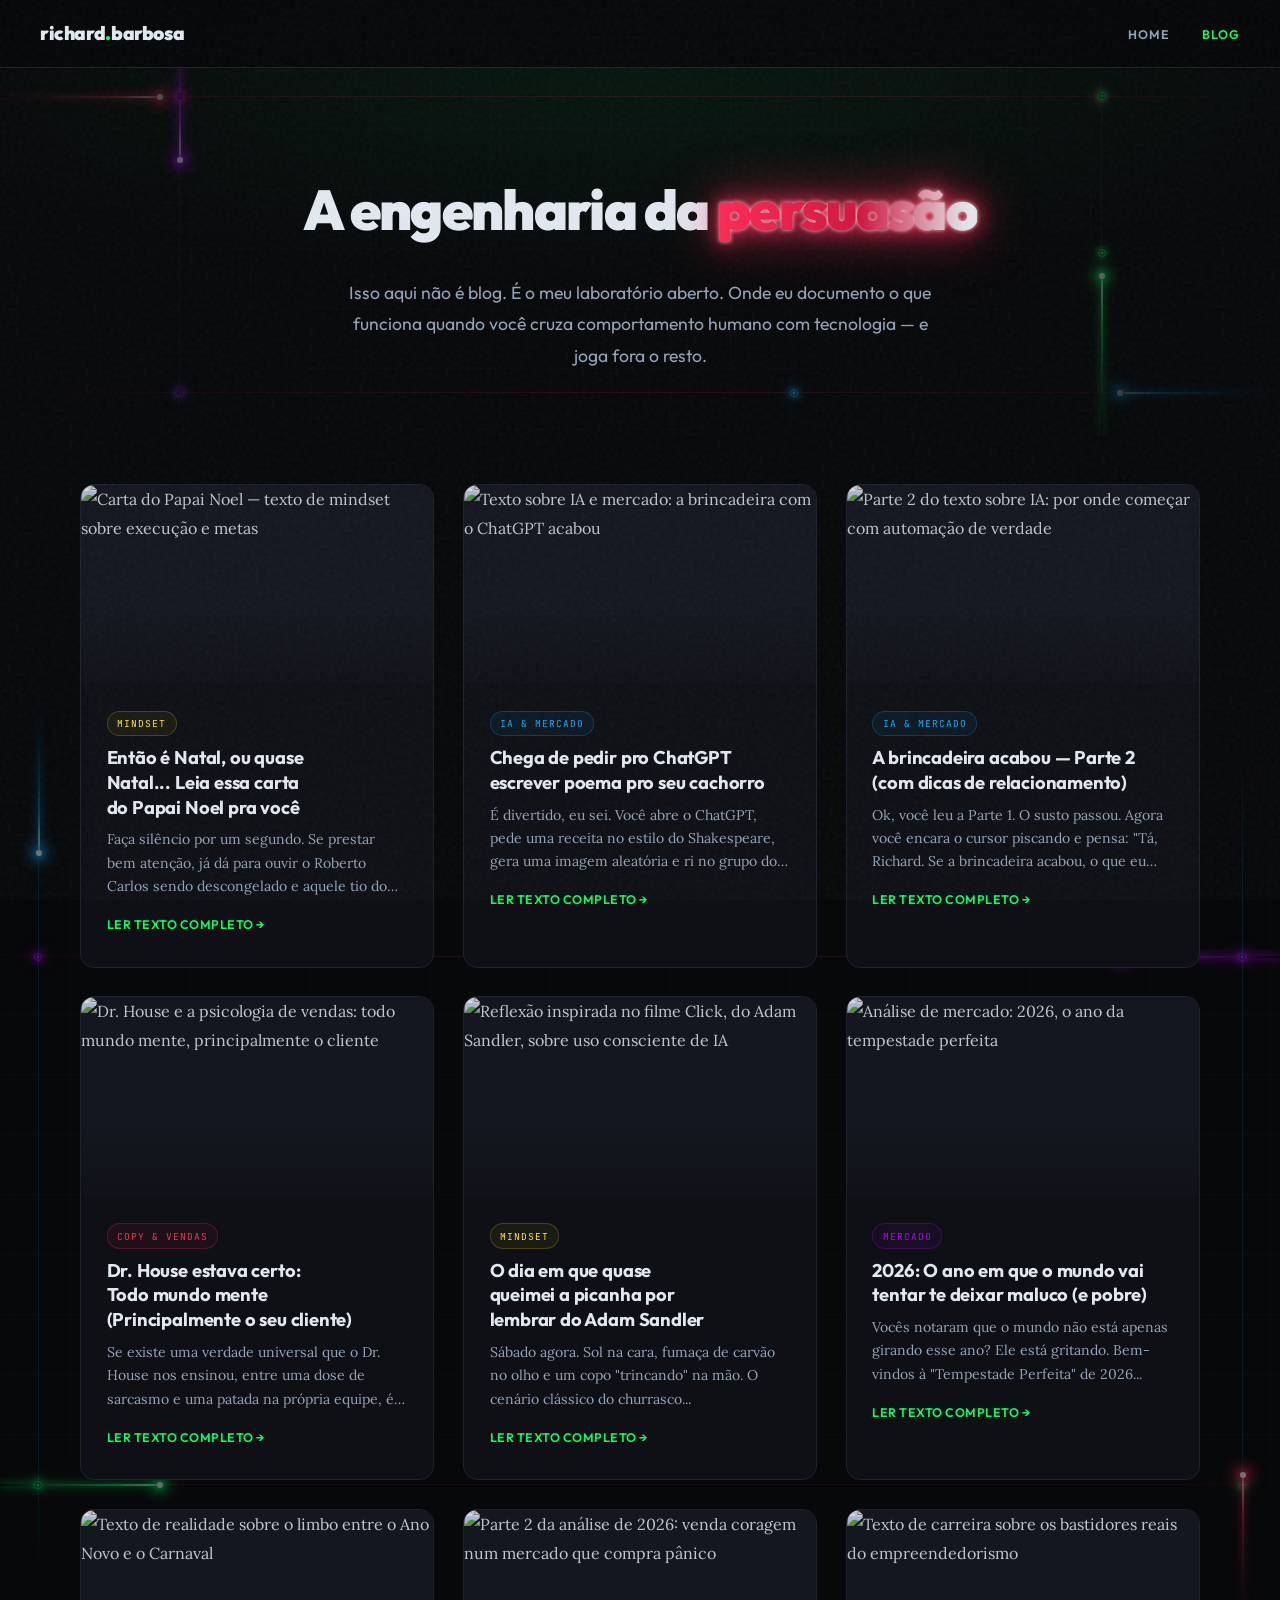
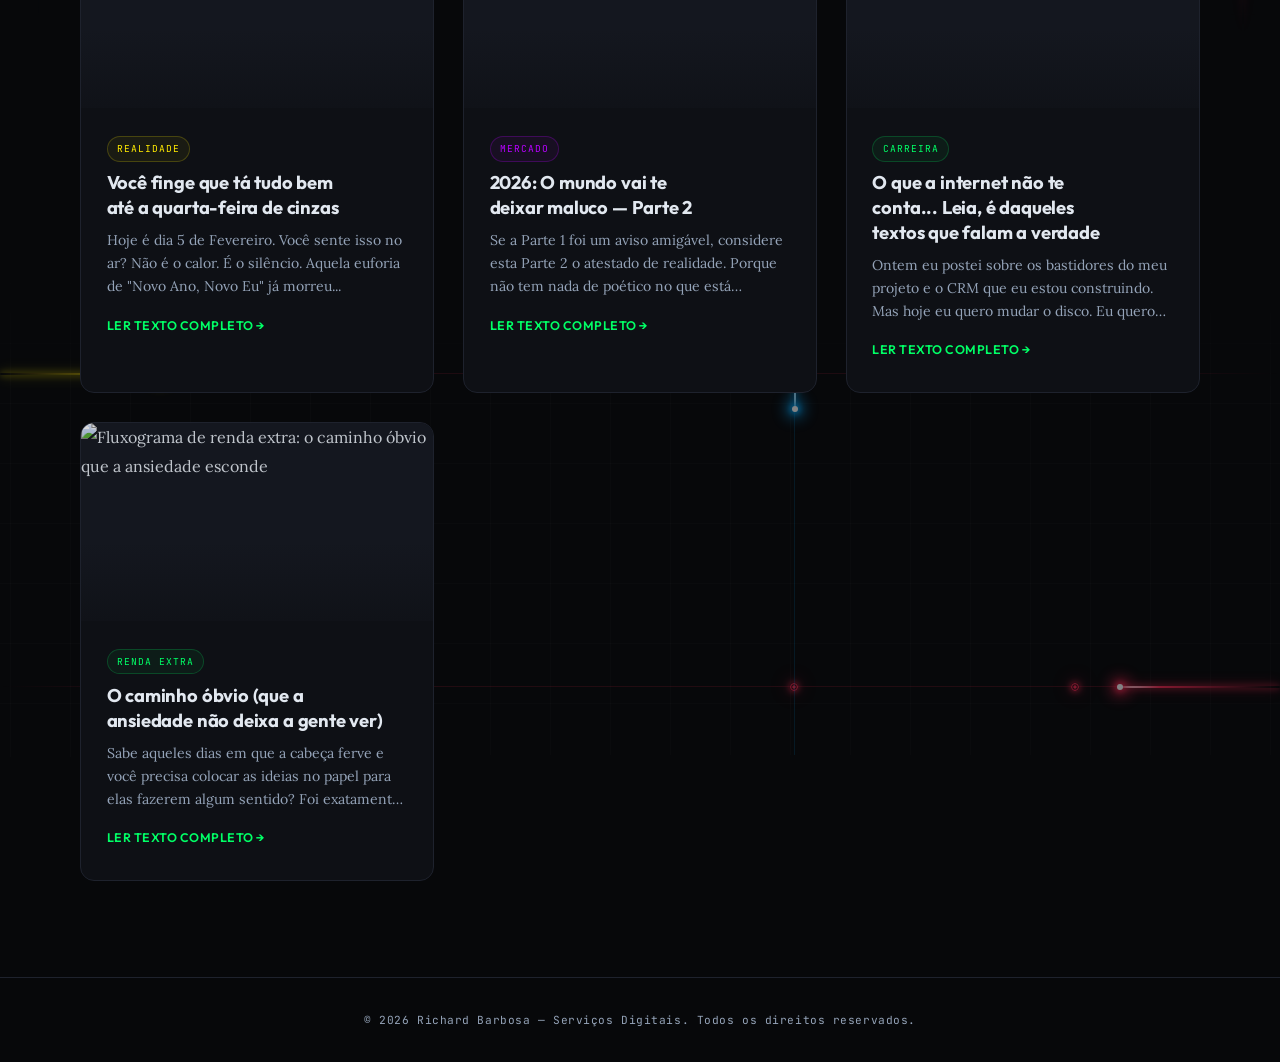
==== commit 523557ac: "Blog com destaque vermelho + prata e circuitos leves; home usa fotos/perfil.jpg Blog: - "persuasão" " ====
--- a/blog.html
+++ b/blog.html
@@ -113,8 +113,78 @@
 .blog-hero{padding:10rem 2.5rem 4rem;text-align:center;position:relative}
 .blog-hero::before{content:'';position:absolute;top:0;left:0;right:0;height:400px;background:radial-gradient(ellipse 60% 50% at 50% 20%,rgba(0,255,102,.06),transparent);pointer-events:none}
 .blog-hero h1{font-family:'Outfit',sans-serif;font-size:clamp(2.2rem,5vw,3.5rem);font-weight:900;letter-spacing:-.03em;margin-bottom:1rem;position:relative}
-.blog-hero h1 .accent{background:linear-gradient(135deg,var(--green),var(--cyan));-webkit-background-clip:text;-webkit-text-fill-color:transparent;background-clip:text}
+/* "persuasão" em vermelho neon + prata passando — mesmo efeito do "dá resultado." da home, na cor da Copy.
+   Base = vermelho sólido com brilho (qualquer navegador); o degradê animado só entra onde o recorte no texto funciona,
+   pra nunca virar um retângulo colorido atrás da palavra em navegador antigo. */
+.blog-hero h1 .accent{display:inline-block;color:#ff2a55;text-shadow:0 0 18px rgba(255,42,85,.45)}
+@supports ((-webkit-background-clip:text) or (background-clip:text)){
+  .blog-hero h1 .accent{
+    text-shadow:none;
+    /* começa e termina no mesmo vermelho: o loop não tem emenda */
+    background-image:linear-gradient(90deg,#ff2a55 0%,#d01640 22%,#dfe4e7 38%,#ffffff 50%,#b9c0c6 62%,#d01640 78%,#ff2a55 100%);
+    background-size:250% 100%;
+    background-repeat:repeat-x;
+    -webkit-background-clip:text;background-clip:text;-webkit-text-fill-color:transparent;
+    filter:drop-shadow(0 0 2px rgba(255,255,255,.75)) drop-shadow(0 0 10px rgba(255,42,85,.9)) drop-shadow(0 0 26px rgba(255,42,85,.55));
+    animation:neonFlow 20s linear infinite;
+  }
+}
+@keyframes neonFlow{from{background-position:250% 0}to{background-position:-250% 0}}
 .blog-hero p{font-family:'Outfit',sans-serif;font-size:1.1rem;color:var(--text-dim);max-width:600px;margin:0 auto;position:relative}
+
+/* ============================
+   CIRCUITOS DE FUNDO — versão leve do efeito "placa-mãe" da home, em 3 trechos:
+   topo, meio da lista e fim da lista (aparecem nas margens e nos vãos entre os cards).
+   Feito pra rodar liso em PC antigo e novo:
+   - só transform/opacity animam (placa de vídeo), nada recalcula layout;
+   - trecho fora da tela fica pausado (.anim-off, via JS);
+   - modo leve automático (html.lite) se o PC engasgar;
+   - navegador sem unidades cqw/cqh: os pulsos somem e ficam só as trilhas (nada quebra).
+   ============================ */
+.motherboard-container{position:absolute;top:0;right:0;bottom:0;left:0;overflow:hidden;pointer-events:none;z-index:0;opacity:.5}
+.motherboard-container::before{content:'';position:absolute;top:0;right:0;bottom:0;left:0;background-image:linear-gradient(rgba(255,255,255,.03) 1px,transparent 1px),linear-gradient(90deg,rgba(255,255,255,.03) 1px,transparent 1px);background-size:60px 60px;background-position:center center}
+.mb-hero{-webkit-mask-image:radial-gradient(ellipse 60% 90% at 50% 50%,#000 45%,transparent 100%);mask-image:radial-gradient(ellipse 60% 90% at 50% 50%,#000 45%,transparent 100%)}
+.blog-grid{position:relative}
+/* Faixas da lista: largura total da tela (o body já corta o excesso lateral), somem suaves em cima e embaixo */
+.mb-band{bottom:auto;right:auto;left:calc(50% - 50vw);width:100vw;-webkit-mask-image:linear-gradient(180deg,transparent,#000 20%,#000 80%,transparent);mask-image:linear-gradient(180deg,transparent,#000 20%,#000 80%,transparent)}
+.data-track{position:absolute}
+.track-h{height:1px;width:100%;left:0;container-type:inline-size;background:linear-gradient(90deg,transparent,rgba(255,255,255,.06) 10%,rgba(255,255,255,.06) 90%,transparent);background:linear-gradient(90deg,transparent,color-mix(in srgb,currentColor 22%,transparent) 10%,color-mix(in srgb,currentColor 22%,transparent) 90%,transparent)}
+.track-v{width:1px;height:100%;top:0;container-type:size;background:linear-gradient(180deg,transparent,rgba(255,255,255,.06) 10%,rgba(255,255,255,.06) 90%,transparent);background:linear-gradient(180deg,transparent,color-mix(in srgb,currentColor 22%,transparent) 10%,color-mix(in srgb,currentColor 22%,transparent) 90%,transparent)}
+.data-pulse{position:absolute;border-radius:2px;will-change:transform,opacity}
+.track-h .data-pulse{height:2px;width:160px;top:-.5px;background:linear-gradient(90deg,transparent,currentColor 75%,#fff 100%);box-shadow:0 0 6px currentColor,0 0 14px currentColor}
+.track-v .data-pulse{width:2px;height:160px;left:-.5px;background:linear-gradient(180deg,transparent,currentColor 75%,#fff 100%);box-shadow:0 0 6px currentColor,0 0 14px currentColor}
+.track-h .pulse-left{background:linear-gradient(270deg,transparent,currentColor 75%,#fff 100%)}
+.track-v .pulse-up{background:linear-gradient(0deg,transparent,currentColor 75%,#fff 100%)}
+.data-pulse::after{content:'';position:absolute;width:6px;height:6px;border-radius:50%;background:#fff;box-shadow:0 0 6px 2px currentColor,0 0 16px 5px currentColor}
+.track-h .data-pulse::after{top:50%;right:-3px;transform:translateY(-50%)}
+.track-h .pulse-left::after{right:auto;left:-3px}
+.track-v .data-pulse::after{left:50%;bottom:-3px;transform:translateX(-50%)}
+.track-v .pulse-up::after{bottom:auto;top:-3px}
+.pulse-right{left:0;animation:moveRight linear infinite}
+.pulse-left{right:0;animation:moveLeft linear infinite}
+.pulse-down{top:0;animation:moveDown linear infinite}
+.pulse-up{bottom:0;animation:moveUp linear infinite}
+@keyframes moveRight{0%{transform:translateX(-10cqw);opacity:0}10%{opacity:1}90%{opacity:1}100%{transform:translateX(110cqw);opacity:0}}
+@keyframes moveLeft{0%{transform:translateX(10cqw);opacity:0}10%{opacity:1}90%{opacity:1}100%{transform:translateX(-110cqw);opacity:0}}
+@keyframes moveDown{0%{transform:translateY(-10cqh);opacity:0}10%{opacity:1}90%{opacity:1}100%{transform:translateY(110cqh);opacity:0}}
+@keyframes moveUp{0%{transform:translateY(10cqh);opacity:0}10%{opacity:1}90%{opacity:1}100%{transform:translateY(-110cqh);opacity:0}}
+/* Nós = LEDs da placa: halo que "respira" só com opacity */
+.mb-node{position:absolute;width:8px;height:8px;background:radial-gradient(circle,currentColor 0 30%,var(--bg) 48%);border:1.5px solid currentColor;border-radius:50%;box-shadow:0 0 6px currentColor,inset 0 0 2px currentColor}
+.mb-node::after{content:'';position:absolute;top:-1.5px;right:-1.5px;bottom:-1.5px;left:-1.5px;border-radius:50%;box-shadow:0 0 10px 2px currentColor,0 0 22px 4px currentColor;opacity:.2;animation:pulseNode 3s ease-in-out infinite alternate}
+.mb-node:nth-child(odd)::after{animation-delay:-1.5s}
+.track-h .mb-node{top:50%;transform:translate(-50%,-50%)}
+.track-v .mb-node{left:50%;transform:translate(-50%,-50%)}
+@keyframes pulseNode{to{opacity:1}}
+@supports not (width:1cqw){.data-pulse{display:none}}
+
+/* PERFORMANCE: fora da tela = pausado; .lite = PC engasgando (medido pelo JS, igual à home) */
+.anim-off,.anim-off *,.anim-off *::before,.anim-off *::after{animation-play-state:paused!important}
+html.lite nav{backdrop-filter:none!important;background:rgba(7,8,10,.96)!important}
+html.lite .modal-overlay{backdrop-filter:none;background:rgba(0,0,0,.94)}
+html.lite .blog-hero h1 .accent{animation:none}
+html.lite .mb-node::after{animation:none;opacity:.6}
+html.lite .data-pulse{box-shadow:0 0 6px currentColor;will-change:auto}
+html.lite .data-pulse::after{box-shadow:0 0 6px 2px currentColor}
 
 /* BLOG GRID */
 .blog-grid{max-width:1200px;margin:0 auto;padding:3rem 2.5rem 6rem;display:grid;grid-template-columns:repeat(auto-fill,minmax(350px,1fr));gap:1.8rem}
@@ -168,6 +238,7 @@
    congelava hovers e transições em máquinas com animações desativadas no SO) */
 @media (prefers-reduced-motion: reduce){
   html{scroll-behavior:auto}
+  .blog-hero h1 .accent{animation:none}
 }
 
 /* RESPONSIVE — só 2 links na nav: mantém visíveis no mobile em vez de esconder */
@@ -178,6 +249,7 @@
   .nav-links a{font-size:.72rem}
   .modal-body{padding:1.8rem 1.5rem 2rem}
   .blog-hero{padding:8rem 1.2rem 3rem}
+  .mb-hero .track-v{display:none} /* no celular as verticais passariam atrás do texto */
 }
 @media(max-width:480px){.blog-hero h1{font-size:1.8rem}}
 </style>
@@ -197,12 +269,73 @@
 
 <!-- HERO -->
 <section class="blog-hero">
+
+  <!-- CIRCUITOS DE FUNDO (trecho 1/3: topo) — decorativo, sem texto -->
+  <div class="motherboard-container mb-hero" aria-hidden="true">
+    <div class="data-track track-h" style="top: 22%; color: var(--neon-red);">
+      <div class="data-pulse pulse-right" style="animation-duration: 9s; animation-delay: 0s;"></div>
+      <div class="mb-node" style="left: 14%;"></div>
+      <div class="mb-node" style="left: 86%;"></div>
+    </div>
+    <div class="data-track track-h" style="top: 90%; color: var(--neon-blue);">
+      <div class="data-pulse pulse-left" style="animation-duration: 12s; animation-delay: 2s;"></div>
+      <div class="mb-node" style="left: 14%;"></div>
+      <div class="mb-node" style="left: 62%;"></div>
+    </div>
+    <div class="data-track track-v" style="left: 14%; color: var(--neon-purple);">
+      <div class="data-pulse pulse-down" style="animation-duration: 8s; animation-delay: 1s;"></div>
+      <div class="mb-node" style="top: 22%;"></div>
+      <div class="mb-node" style="top: 90%;"></div>
+    </div>
+    <div class="data-track track-v" style="left: 86%; color: var(--neon-green);">
+      <div class="data-pulse pulse-up" style="animation-duration: 10s; animation-delay: 3.5s;"></div>
+      <div class="mb-node" style="top: 22%;"></div>
+      <div class="mb-node" style="top: 58%;"></div>
+    </div>
+  </div>
+
   <h1>A engenharia da <span class="accent">persuasão</span></h1>
   <p>Isso aqui não é blog. É o meu laboratório aberto. Onde eu documento o que funciona quando você cruza comportamento humano com tecnologia — e joga fora o resto.</p>
 </section>
 
 <!-- BLOG GRID -->
 <div class="blog-grid">
+
+  <!-- CIRCUITOS DE FUNDO (trecho 2/3: meio da lista) — aparecem nas margens e nos vãos entre os cards -->
+  <div class="motherboard-container mb-band" style="top: 12%; height: 44%;" aria-hidden="true">
+    <div class="data-track track-h" style="top: 28%; color: var(--neon-purple);">
+      <div class="data-pulse pulse-left" style="animation-duration: 11s; animation-delay: 0.5s;"></div>
+      <div class="mb-node" style="left: 3%;"></div>
+      <div class="mb-node" style="left: 97%;"></div>
+    </div>
+    <div class="data-track track-h" style="top: 84%; color: var(--neon-green);">
+      <div class="data-pulse pulse-right" style="animation-duration: 9s; animation-delay: 2.5s;"></div>
+      <div class="mb-node" style="left: 3%;"></div>
+      <div class="mb-node" style="left: 97%;"></div>
+    </div>
+    <div class="data-track track-v" style="left: 3%; color: var(--neon-blue);">
+      <div class="data-pulse pulse-down" style="animation-duration: 10s; animation-delay: 1s;"></div>
+    </div>
+    <div class="data-track track-v" style="left: 97%; color: var(--neon-red);">
+      <div class="data-pulse pulse-up" style="animation-duration: 12s; animation-delay: 4s;"></div>
+    </div>
+  </div>
+
+  <!-- CIRCUITOS DE FUNDO (trecho 3/3: fim da lista) -->
+  <div class="motherboard-container mb-band" style="top: 66%; height: 34%;" aria-hidden="true">
+    <div class="data-track track-h" style="top: 17%; color: var(--neon-yellow);">
+      <div class="data-pulse pulse-right" style="animation-duration: 10s; animation-delay: 1.5s;"></div>
+      <div class="mb-node" style="left: 62%;"></div>
+    </div>
+    <div class="data-track track-h" style="top: 60%; color: var(--neon-red);">
+      <div class="data-pulse pulse-left" style="animation-duration: 12s; animation-delay: 0s;"></div>
+      <div class="mb-node" style="left: 62%;"></div>
+      <div class="mb-node" style="left: 84%;"></div>
+    </div>
+    <div class="data-track track-v" style="left: 62%; color: var(--neon-blue);">
+      <div class="data-pulse pulse-down" style="animation-duration: 9s; animation-delay: 3s;"></div>
+    </div>
+  </div>
 
   <article class="blog-card" onclick="openModal('m1')">
     <div class="blog-card-img"><img src="blog/natal.png" alt="Carta do Papai Noel — texto de mindset sobre execução e metas" loading="lazy" decoding="async"></div>
@@ -650,6 +783,37 @@
     if(e.key==='Enter'||e.key===' '){e.preventDefault();c.click();}
   });
 });
+
+// Performance 1: circuito fora da tela fica pausado (só anima o que o visitante está vendo)
+(function(){
+  if(!('IntersectionObserver' in window))return;
+  const io=new IntersectionObserver(entries=>{
+    entries.forEach(en=>en.target.classList.toggle('anim-off',!en.isIntersecting));
+  },{rootMargin:'150px 0px'});
+  document.querySelectorAll('.motherboard-container').forEach(el=>io.observe(el));
+})();
+
+// Performance 2: modo leve automático — mesmo critério e mesma memória da home (rb-lite na visita).
+// Mede ~1s de quadros depois que a página carrega; mediana acima de 22ms (abaixo de ~45 fps) = PC engasgando.
+(function(){
+  const root=document.documentElement;
+  try{if(sessionStorage.getItem('rb-lite')==='1'){root.classList.add('lite');return;}}catch(e){}
+  if(!('requestAnimationFrame' in window))return;
+  function measure(){
+    if(document.hidden){document.addEventListener('visibilitychange',measure,{once:true});return;}
+    const d=[];let last=performance.now();
+    function tick(now){
+      const dt=now-last;last=now;
+      if(dt<250)d.push(dt); // ignora pausa de aba em segundo plano (não é lentidão do PC)
+      if(d.length<60){requestAnimationFrame(tick);return;}
+      d.sort((a,b)=>a-b);
+      if(d[30]>22){root.classList.add('lite');try{sessionStorage.setItem('rb-lite','1');}catch(e){}}
+    }
+    requestAnimationFrame(tick);
+  }
+  if(document.readyState==='complete')setTimeout(measure,400);
+  else window.addEventListener('load',()=>setTimeout(measure,400));
+})();
 </script>
 </body>
 </html>
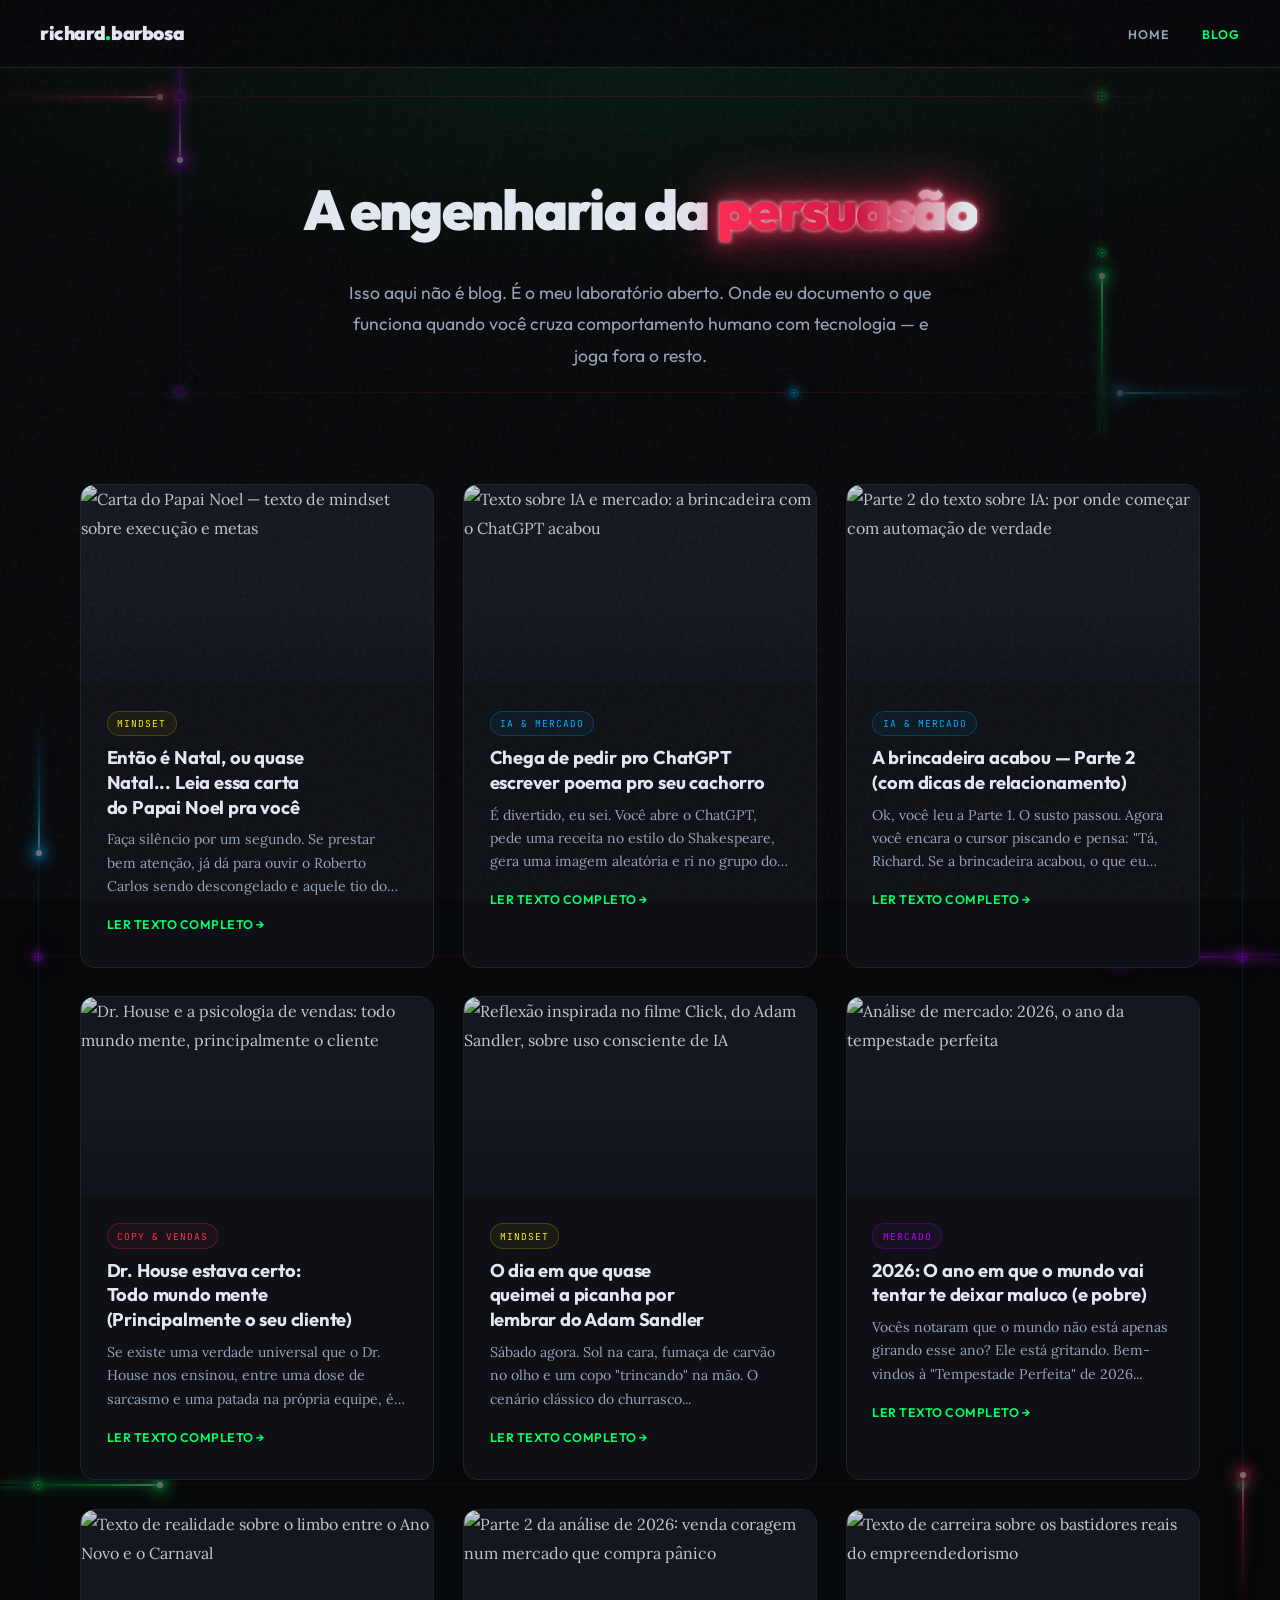
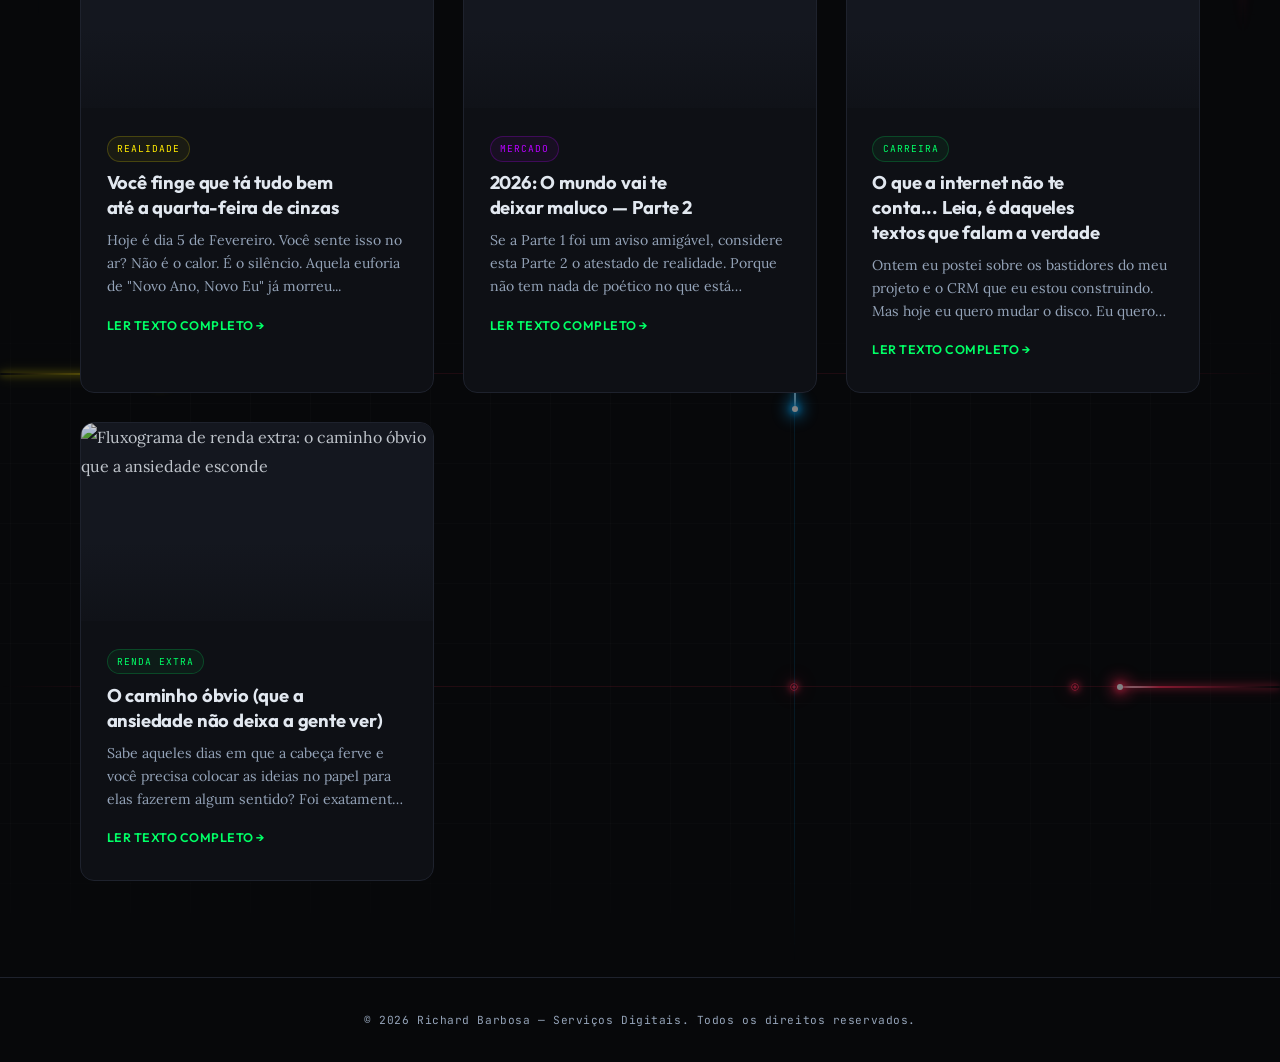
==== commit 42dd1c79: "Imagens na largura certa (srcset) — home 4,6x mais leve e 10x menos memória Medido no Chrome no site" ====
--- a/blog.html
+++ b/blog.html
@@ -84,6 +84,12 @@
 }
 </script>
 
+<!-- Imagens: capas dos cards usam as versões leves de otimizadas/ (srcset). Versão leve faltando → cai no
+     original (data-orig), nada quebra. No <head> pra pegar o erro antes de qualquer outro script. -->
+<script>
+document.addEventListener('error',function(e){var t=e.target;if(!t||t.tagName!=='IMG')return;var o=t.getAttribute('data-orig');if(o&&t.getAttribute('src')!==o){t.removeAttribute('srcset');t.src=o;return;}if(t.closest){var c=t.closest('.page-card');if(c)c.classList.add('is-missing');}},true);
+</script>
+
 <style>
 *,*::before,*::after{margin:0;padding:0;box-sizing:border-box}
 :root{--bg:#07080a;--bg-card:#0e1015;--bg-elevated:#14171f;--text:#e2e8f0;--text-dim:#94a3b8;--text-body:#cbd5e1;--green:#00ff66;--green-dim:#00db58;--green-glow:rgba(0,255,102,.08);--gold:#ff2a55;--cyan:#00d2ff;--purple:#b700ff;--blue:#0099ff;--whatsapp:#25d366;--border:#1e222d;--radius:14px;--neon-red:#ff2a55;--neon-yellow:#ffea00;--neon-green:#00ff66;--neon-blue:#00aaff;--neon-purple:#b700ff;--neon-white:#e8eaed}
@@ -215,7 +221,7 @@
 .modal-overlay.active .modal-content{transform:translateY(0)}
 .modal-close{position:absolute;top:1.2rem;right:1.2rem;z-index:10;width:40px;height:40px;border-radius:50%;background:rgba(255,255,255,.06);border:1px solid var(--border);color:var(--text-dim);font-size:1.2rem;cursor:pointer;display:flex;align-items:center;justify-content:center;transition:all .3s;font-family:'Outfit',sans-serif}
 .modal-close:hover{background:rgba(255,255,255,.12);color:var(--text);border-color:rgba(255,255,255,.15)}
-.modal-img{width:100%;aspect-ratio:16/9;object-fit:cover;display:block}
+.modal-img{width:100%;aspect-ratio:16/9;object-fit:cover;display:block;background:var(--bg-elevated)}
 .modal-body{padding:2.5rem 3rem 3rem}
 .modal-tag{font-family:'JetBrains Mono',monospace;font-size:.65rem;letter-spacing:.1em;text-transform:uppercase;margin-bottom:1rem;display:inline-block;padding:.25rem .7rem;border-radius:50px;border:1px solid}
 .modal-title{font-family:'Outfit',sans-serif;font-size:clamp(1.6rem,3vw,2.2rem);font-weight:800;letter-spacing:-.02em;margin-bottom:1.5rem;line-height:1.2}
@@ -338,7 +344,7 @@
   </div>
 
   <article class="blog-card" onclick="openModal('m1')">
-    <div class="blog-card-img"><img src="blog/natal.png" alt="Carta do Papai Noel — texto de mindset sobre execução e metas" loading="lazy" decoding="async"></div>
+    <div class="blog-card-img"><img src="otimizadas/blog/natal-760.jpg" srcset="otimizadas/blog/natal-400.jpg 400w, otimizadas/blog/natal-760.jpg 760w, blog/natal.png 1280w" sizes="(max-width:768px) 100vw, (max-width:1180px) 50vw, 360px" data-orig="blog/natal.png" alt="Carta do Papai Noel — texto de mindset sobre execução e metas" loading="lazy" decoding="async"></div>
     <div class="blog-card-body">
       <span class="blog-card-tag tag-mindset">Mindset</span>
       <h2 class="blog-card-title">Então é Natal, ou quase Natal... Leia essa carta do Papai Noel pra você</h2>
@@ -348,7 +354,7 @@
   </article>
 
   <article class="blog-card" onclick="openModal('m2')">
-    <div class="blog-card-img"><img src="blog/chatgpt1.png" alt="Texto sobre IA e mercado: a brincadeira com o ChatGPT acabou" loading="lazy" decoding="async"></div>
+    <div class="blog-card-img"><img src="otimizadas/blog/chatgpt1-760.jpg" srcset="otimizadas/blog/chatgpt1-400.jpg 400w, otimizadas/blog/chatgpt1-760.jpg 760w, blog/chatgpt1.png 1080w" sizes="(max-width:768px) 100vw, (max-width:1180px) 50vw, 360px" data-orig="blog/chatgpt1.png" alt="Texto sobre IA e mercado: a brincadeira com o ChatGPT acabou" loading="lazy" decoding="async"></div>
     <div class="blog-card-body">
       <span class="blog-card-tag tag-ia">IA & Mercado</span>
       <h2 class="blog-card-title">Chega de pedir pro ChatGPT escrever poema pro seu cachorro</h2>
@@ -358,7 +364,7 @@
   </article>
 
   <article class="blog-card" onclick="openModal('m3')">
-    <div class="blog-card-img"><img src="blog/chatgpt2.png" alt="Parte 2 do texto sobre IA: por onde começar com automação de verdade" loading="lazy" decoding="async"></div>
+    <div class="blog-card-img"><img src="otimizadas/blog/chatgpt2-760.jpg" srcset="otimizadas/blog/chatgpt2-400.jpg 400w, otimizadas/blog/chatgpt2-760.jpg 760w, blog/chatgpt2.png 1280w" sizes="(max-width:768px) 100vw, (max-width:1180px) 50vw, 360px" data-orig="blog/chatgpt2.png" alt="Parte 2 do texto sobre IA: por onde começar com automação de verdade" loading="lazy" decoding="async"></div>
     <div class="blog-card-body">
       <span class="blog-card-tag tag-ia">IA & Mercado</span>
       <h2 class="blog-card-title">A brincadeira acabou — Parte 2 (com dicas de relacionamento)</h2>
@@ -368,7 +374,7 @@
   </article>
 
   <article class="blog-card" onclick="openModal('m4')">
-    <div class="blog-card-img"><img src="blog/house.png" alt="Dr. House e a psicologia de vendas: todo mundo mente, principalmente o cliente" loading="lazy" decoding="async"></div>
+    <div class="blog-card-img"><img src="otimizadas/blog/house-760.jpg" srcset="otimizadas/blog/house-400.jpg 400w, otimizadas/blog/house-760.jpg 760w, blog/house.png 1080w" sizes="(max-width:768px) 100vw, (max-width:1180px) 50vw, 360px" data-orig="blog/house.png" alt="Dr. House e a psicologia de vendas: todo mundo mente, principalmente o cliente" loading="lazy" decoding="async"></div>
     <div class="blog-card-body">
       <span class="blog-card-tag tag-copy">Copy & Vendas</span>
       <h2 class="blog-card-title">Dr. House estava certo: Todo mundo mente (Principalmente o seu cliente)</h2>
@@ -378,7 +384,7 @@
   </article>
 
   <article class="blog-card" onclick="openModal('m5')">
-    <div class="blog-card-img"><img src="blog/sandler.png" alt="Reflexão inspirada no filme Click, do Adam Sandler, sobre uso consciente de IA" loading="lazy" decoding="async"></div>
+    <div class="blog-card-img"><img src="otimizadas/blog/sandler-760.jpg" srcset="otimizadas/blog/sandler-400.jpg 400w, otimizadas/blog/sandler-760.jpg 760w, blog/sandler.png 1080w" sizes="(max-width:768px) 100vw, (max-width:1180px) 50vw, 360px" data-orig="blog/sandler.png" alt="Reflexão inspirada no filme Click, do Adam Sandler, sobre uso consciente de IA" loading="lazy" decoding="async"></div>
     <div class="blog-card-body">
       <span class="blog-card-tag tag-mindset">Mindset</span>
       <h2 class="blog-card-title">O dia em que quase queimei a picanha por lembrar do Adam Sandler</h2>
@@ -388,7 +394,7 @@
   </article>
 
   <article class="blog-card" onclick="openModal('m6')">
-    <div class="blog-card-img"><img src="blog/2026.png" alt="Análise de mercado: 2026, o ano da tempestade perfeita" loading="lazy" decoding="async"></div>
+    <div class="blog-card-img"><img src="otimizadas/blog/2026-760.jpg" srcset="otimizadas/blog/2026-400.jpg 400w, otimizadas/blog/2026-760.jpg 760w, blog/2026.png 1080w" sizes="(max-width:768px) 100vw, (max-width:1180px) 50vw, 360px" data-orig="blog/2026.png" alt="Análise de mercado: 2026, o ano da tempestade perfeita" loading="lazy" decoding="async"></div>
     <div class="blog-card-body">
       <span class="blog-card-tag tag-mercado">Mercado</span>
       <h2 class="blog-card-title">2026: O ano em que o mundo vai tentar te deixar maluco (e pobre)</h2>
@@ -398,7 +404,7 @@
   </article>
 
   <article class="blog-card" onclick="openModal('m7')">
-    <div class="blog-card-img"><img src="blog/carnaval.png" alt="Texto de realidade sobre o limbo entre o Ano Novo e o Carnaval" loading="lazy" decoding="async"></div>
+    <div class="blog-card-img"><img src="otimizadas/blog/carnaval-760.jpg" srcset="otimizadas/blog/carnaval-400.jpg 400w, otimizadas/blog/carnaval-760.jpg 760w, blog/carnaval.png 975w" sizes="(max-width:768px) 100vw, (max-width:1180px) 50vw, 360px" data-orig="blog/carnaval.png" alt="Texto de realidade sobre o limbo entre o Ano Novo e o Carnaval" loading="lazy" decoding="async"></div>
     <div class="blog-card-body">
       <span class="blog-card-tag tag-mindset">Realidade</span>
       <h2 class="blog-card-title">Você finge que tá tudo bem até a quarta-feira de cinzas</h2>
@@ -408,7 +414,7 @@
   </article>
 
   <article class="blog-card" onclick="openModal('m8')">
-    <div class="blog-card-img"><img src="blog/2026p2.png" alt="Parte 2 da análise de 2026: venda coragem num mercado que compra pânico" loading="lazy" decoding="async"></div>
+    <div class="blog-card-img"><img src="otimizadas/blog/2026p2-760.jpg" srcset="otimizadas/blog/2026p2-400.jpg 400w, otimizadas/blog/2026p2-760.jpg 760w, blog/2026p2.png 1080w" sizes="(max-width:768px) 100vw, (max-width:1180px) 50vw, 360px" data-orig="blog/2026p2.png" alt="Parte 2 da análise de 2026: venda coragem num mercado que compra pânico" loading="lazy" decoding="async"></div>
     <div class="blog-card-body">
       <span class="blog-card-tag tag-mercado">Mercado</span>
       <h2 class="blog-card-title">2026: O mundo vai te deixar maluco — Parte 2</h2>
@@ -418,7 +424,7 @@
   </article>
 
   <article class="blog-card" onclick="openModal('m9')">
-    <div class="blog-card-img"><img src="blog/ringue.png" alt="Texto de carreira sobre os bastidores reais do empreendedorismo" loading="lazy" decoding="async"></div>
+    <div class="blog-card-img"><img src="otimizadas/blog/ringue-760.jpg" srcset="otimizadas/blog/ringue-400.jpg 400w, otimizadas/blog/ringue-760.jpg 760w, blog/ringue.png 1080w" sizes="(max-width:768px) 100vw, (max-width:1180px) 50vw, 360px" data-orig="blog/ringue.png" alt="Texto de carreira sobre os bastidores reais do empreendedorismo" loading="lazy" decoding="async"></div>
     <div class="blog-card-body">
       <span class="blog-card-tag tag-carreira">Carreira</span>
       <h2 class="blog-card-title">O que a internet não te conta... Leia, é daqueles textos que falam a verdade</h2>
@@ -428,7 +434,7 @@
   </article>
 
   <article class="blog-card" onclick="openModal('m10')">
-    <div class="blog-card-img"><img src="blog/rendaextra.png" alt="Fluxograma de renda extra: o caminho óbvio que a ansiedade esconde" loading="lazy" decoding="async"></div>
+    <div class="blog-card-img"><img src="otimizadas/blog/rendaextra-760.jpg" srcset="otimizadas/blog/rendaextra-400.jpg 400w, otimizadas/blog/rendaextra-760.jpg 760w, blog/rendaextra.png 1280w" sizes="(max-width:768px) 100vw, (max-width:1180px) 50vw, 360px" data-orig="blog/rendaextra.png" alt="Fluxograma de renda extra: o caminho óbvio que a ansiedade esconde" loading="lazy" decoding="async"></div>
     <div class="blog-card-body">
       <span class="blog-card-tag tag-carreira">Renda Extra</span>
       <h2 class="blog-card-title">O caminho óbvio (que a ansiedade não deixa a gente ver)</h2>
@@ -447,7 +453,7 @@
 <div class="modal-overlay" id="m1" role="dialog" aria-modal="true" aria-label="Carta do Papai Noel">
   <div class="modal-content">
     <button class="modal-close" onclick="closeModal('m1')" aria-label="Fechar">✕</button>
-    <img src="blog/natal.png" alt="" class="modal-img" loading="lazy" decoding="async">
+    <img src="[data-uri]" data-src="blog/natal.png" alt="" class="modal-img" decoding="async">
     <div class="modal-body">
       <span class="modal-tag tag-mindset">Mindset</span>
       <h2 class="modal-title">Então é Natal, ou quase Natal... Leia essa carta do Papai Noel pra você, e salve seu bolso.</h2>
@@ -482,7 +488,7 @@
 <div class="modal-overlay" id="m2" role="dialog" aria-modal="true" aria-label="Chega de pedir pro ChatGPT escrever poema pro seu cachorro">
   <div class="modal-content">
     <button class="modal-close" onclick="closeModal('m2')" aria-label="Fechar">✕</button>
-    <img src="blog/chatgpt1.png" alt="" class="modal-img" loading="lazy" decoding="async">
+    <img src="[data-uri]" data-src="blog/chatgpt1.png" alt="" class="modal-img" decoding="async">
     <div class="modal-body">
       <span class="modal-tag tag-ia">IA & Mercado</span>
       <h2 class="modal-title">Chega de pedir pro ChatGPT escrever poema pro seu cachorro. (A brincadeira acabou).</h2>
@@ -516,7 +522,7 @@
 <div class="modal-overlay" id="m3" role="dialog" aria-modal="true" aria-label="A brincadeira acabou — Parte 2">
   <div class="modal-content">
     <button class="modal-close" onclick="closeModal('m3')" aria-label="Fechar">✕</button>
-    <img src="blog/chatgpt2.png" alt="" class="modal-img" loading="lazy" decoding="async">
+    <img src="[data-uri]" data-src="blog/chatgpt2.png" alt="" class="modal-img" decoding="async">
     <div class="modal-body">
       <span class="modal-tag tag-ia">IA & Mercado</span>
       <h2 class="modal-title">A brincadeira acabou — Parte II (com dicas de relacionamento)</h2>
@@ -546,7 +552,7 @@
 <div class="modal-overlay" id="m4" role="dialog" aria-modal="true" aria-label="Dr. House estava certo: todo mundo mente">
   <div class="modal-content">
     <button class="modal-close" onclick="closeModal('m4')" aria-label="Fechar">✕</button>
-    <img src="blog/house.png" alt="" class="modal-img" loading="lazy" decoding="async">
+    <img src="[data-uri]" data-src="blog/house.png" alt="" class="modal-img" decoding="async">
     <div class="modal-body">
       <span class="modal-tag tag-copy">Copy & Vendas</span>
       <h2 class="modal-title">Dr. House estava certo: Todo mundo mente (Principalmente o seu cliente)</h2>
@@ -576,7 +582,7 @@
 <div class="modal-overlay" id="m5" role="dialog" aria-modal="true" aria-label="O dia em que quase queimei a picanha">
   <div class="modal-content">
     <button class="modal-close" onclick="closeModal('m5')" aria-label="Fechar">✕</button>
-    <img src="blog/sandler.png" alt="" class="modal-img" loading="lazy" decoding="async">
+    <img src="[data-uri]" data-src="blog/sandler.png" alt="" class="modal-img" decoding="async">
     <div class="modal-body">
       <span class="modal-tag tag-mindset">Mindset</span>
       <h2 class="modal-title">O dia em que quase queimei a picanha por lembrar do Adam Sandler</h2>
@@ -607,7 +613,7 @@
 <div class="modal-overlay" id="m6" role="dialog" aria-modal="true" aria-label="2026: o ano em que o mundo vai tentar te deixar maluco">
   <div class="modal-content">
     <button class="modal-close" onclick="closeModal('m6')" aria-label="Fechar">✕</button>
-    <img src="blog/2026.png" alt="" class="modal-img" loading="lazy" decoding="async">
+    <img src="[data-uri]" data-src="blog/2026.png" alt="" class="modal-img" decoding="async">
     <div class="modal-body">
       <span class="modal-tag tag-mercado">Mercado</span>
       <h2 class="modal-title">2026: O ano em que o mundo vai tentar te deixar maluco (e pobre)</h2>
@@ -635,7 +641,7 @@
 <div class="modal-overlay" id="m7" role="dialog" aria-modal="true" aria-label="Você finge que tá tudo bem até a quarta-feira de cinzas">
   <div class="modal-content">
     <button class="modal-close" onclick="closeModal('m7')" aria-label="Fechar">✕</button>
-    <img src="blog/carnaval.png" alt="" class="modal-img" loading="lazy" decoding="async">
+    <img src="[data-uri]" data-src="blog/carnaval.png" alt="" class="modal-img" decoding="async">
     <div class="modal-body">
       <span class="modal-tag tag-mindset">Realidade</span>
       <h2 class="modal-title">Você finge que tá tudo bem até a quarta-feira de cinzas (dessa vez, eu não vim te fazer rir)</h2>
@@ -661,7 +667,7 @@
 <div class="modal-overlay" id="m8" role="dialog" aria-modal="true" aria-label="2026: o mundo vai te deixar maluco — Parte 2">
   <div class="modal-content">
     <button class="modal-close" onclick="closeModal('m8')" aria-label="Fechar">✕</button>
-    <img src="blog/2026p2.png" alt="" class="modal-img" loading="lazy" decoding="async">
+    <img src="[data-uri]" data-src="blog/2026p2.png" alt="" class="modal-img" decoding="async">
     <div class="modal-body">
       <span class="modal-tag tag-mercado">Mercado</span>
       <h2 class="modal-title">2026: O mundo vai te deixar maluco — Parte 2</h2>
@@ -688,7 +694,7 @@
 <div class="modal-overlay" id="m9" role="dialog" aria-modal="true" aria-label="O que a internet não te conta">
   <div class="modal-content">
     <button class="modal-close" onclick="closeModal('m9')" aria-label="Fechar">✕</button>
-    <img src="blog/ringue.png" alt="" class="modal-img" loading="lazy" decoding="async">
+    <img src="[data-uri]" data-src="blog/ringue.png" alt="" class="modal-img" decoding="async">
     <div class="modal-body">
       <span class="modal-tag tag-carreira">Carreira</span>
       <h2 class="modal-title">O que a internet não te conta... Leia, é daqueles textos que falam a verdade!</h2>
@@ -718,7 +724,7 @@
 <div class="modal-overlay" id="m10" role="dialog" aria-modal="true" aria-label="O caminho óbvio que a ansiedade não deixa a gente ver">
   <div class="modal-content">
     <button class="modal-close" onclick="closeModal('m10')" aria-label="Fechar">✕</button>
-    <img src="blog/rendaextra.png" alt="" class="modal-img" loading="lazy" decoding="async">
+    <img src="[data-uri]" data-src="blog/rendaextra.png" alt="" class="modal-img" decoding="async">
     <div class="modal-body">
       <span class="modal-tag tag-carreira">Renda Extra</span>
       <h2 class="modal-title">O caminho óbvio (que a ansiedade não deixa a gente ver)</h2>
@@ -747,6 +753,8 @@
 function openModal(id){
   lastFocusedCard=document.activeElement;
   const modal=document.getElementById(id);
+  // Imagem do texto só baixa quando o texto é aberto (antes as 10 baixavam junto com a página, mesmo fechadas)
+  modal.querySelectorAll('img[data-src]').forEach(i=>{i.src=i.getAttribute('data-src');i.removeAttribute('data-src');});
   modal.classList.add('active');
   document.body.style.overflow='hidden';
   const closeBtn=modal.querySelector('.modal-close');
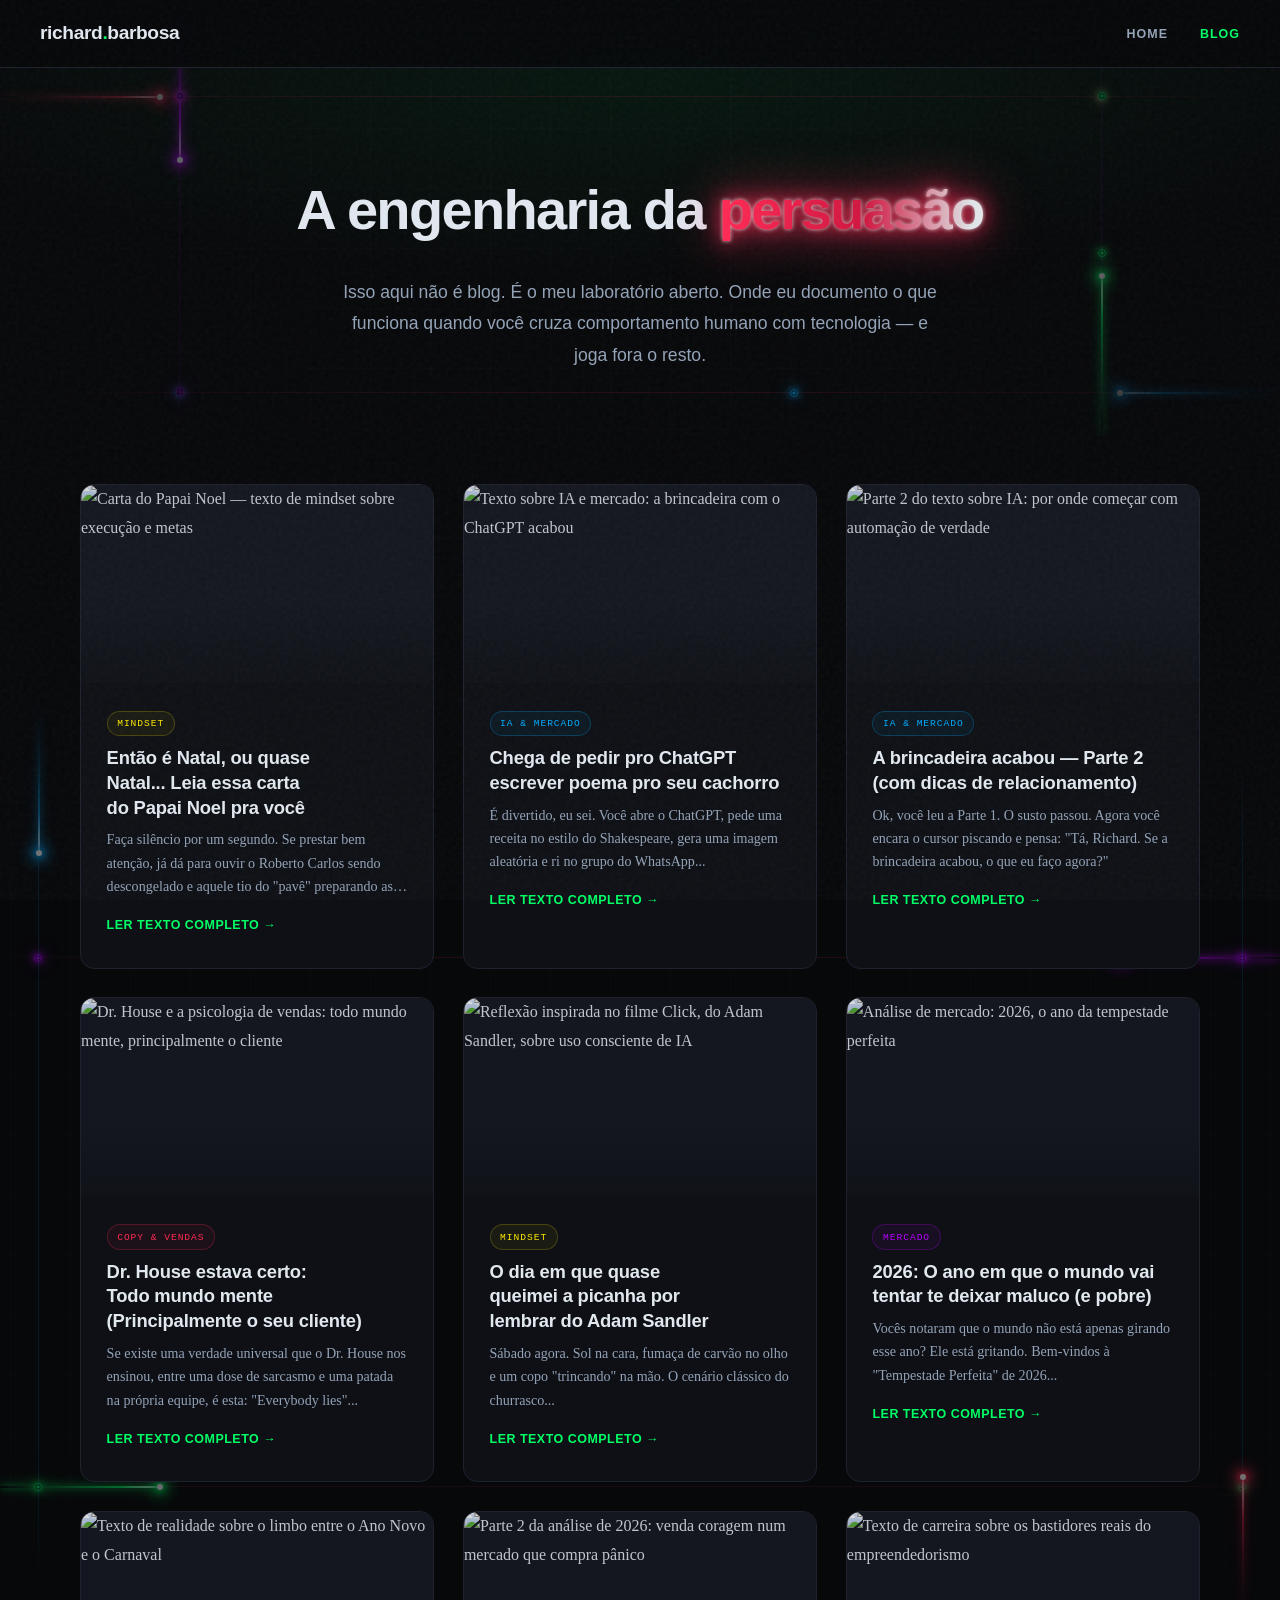
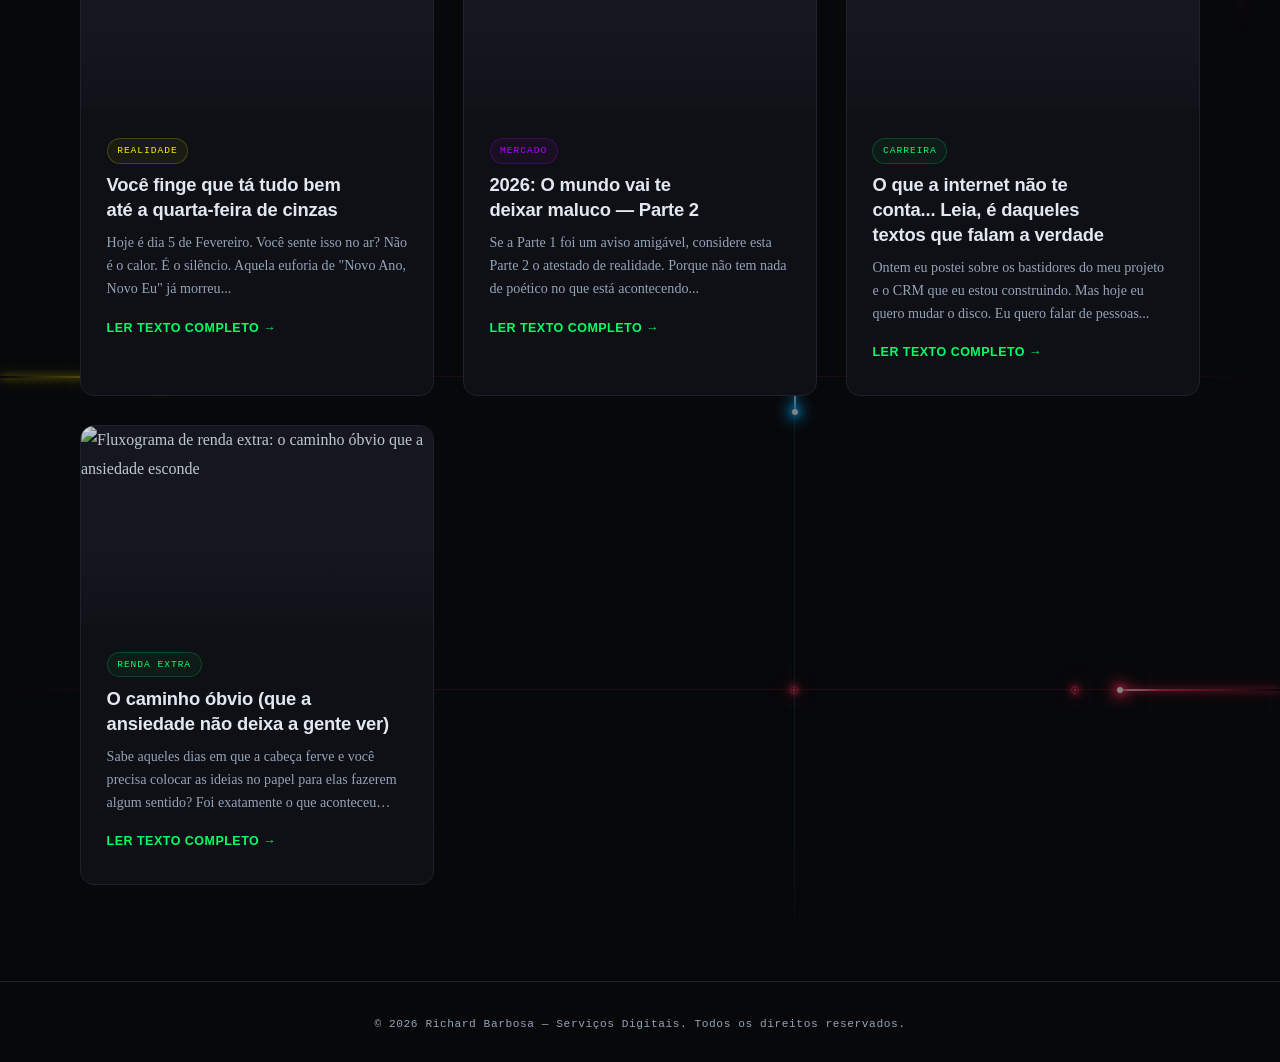
==== commit f84a136f: "Performance rodada 2: fontes sem CSS bloqueante, diagrama sem repintura e prints leves no celular Me" ====
--- a/blog.html
+++ b/blog.html
@@ -33,10 +33,30 @@
 <link rel="apple-touch-icon" href="apple-touch-icon.png">
 
 <!-- Performance -->
-<link rel="preconnect" href="https://fonts.googleapis.com">
 <link rel="preconnect" href="https://fonts.gstatic.com" crossorigin>
 
-<link href="https://fonts.googleapis.com/css2?family=Outfit:wght@300;400;500;600;700;800;900&family=Lora:ital,wght@0,400;0,500;0,600;1,400;1,500&family=JetBrains+Mono:wght@400;500;600&display=swap" rel="stylesheet">
+<!-- Fontes declaradas aqui mesmo, sem o CSS do Google no meio: ele bloqueava a primeira pintura até chegar
+     (celular: 1ª pintura 0,55 → 0,34 s, LCP 1,17 → 0,43 s). Mesmos arquivos do fonts.gstatic.com, mesmo font-display:swap.
+     Ficaram fora só cirílico e grego (a página não usa). Família/peso novo: abra
+     https://fonts.googleapis.com/css2?family=Outfit:wght@300;400;500;600;700;800;900&family=Lora:ital,wght@0,400;0,500;0,600;1,400;1,500&family=JetBrains+Mono:wght@400;500;600&display=swap
+     e copie os @font-face (um por subset; pesos do mesmo arquivo viram faixa, ex. 300 900). -->
+<style>
+@font-face{font-family:'JetBrains Mono';font-style:normal;font-weight:400 600;font-display:swap;src:url(https://fonts.gstatic.com/s/jetbrainsmono/v24/tDbv2o-flEEny0FZhsfKu5WU4zr3E_BX0PnT8RD8yKwBNntkaToggR7BYRbKPx_cwhsk.woff2) format('woff2');unicode-range:U+0102-0103, U+0110-0111, U+0128-0129, U+0168-0169, U+01A0-01A1, U+01AF-01B0, U+0300-0301, U+0303-0304, U+0308-0309, U+0323, U+0329, U+1EA0-1EF9, U+20AB}
+@font-face{font-family:'JetBrains Mono';font-style:normal;font-weight:400 600;font-display:swap;src:url(https://fonts.gstatic.com/s/jetbrainsmono/v24/tDbv2o-flEEny0FZhsfKu5WU4zr3E_BX0PnT8RD8yKwBNntkaToggR7BYRbKPx7cwhsk.woff2) format('woff2');unicode-range:U+0100-02BA, U+02BD-02C5, U+02C7-02CC, U+02CE-02D7, U+02DD-02FF, U+0304, U+0308, U+0329, U+1D00-1DBF, U+1E00-1E9F, U+1EF2-1EFF, U+2020, U+20A0-20AB, U+20AD-20C4, U+2113, U+2C60-2C7F, U+A720-A7FF}
+@font-face{font-family:'JetBrains Mono';font-style:normal;font-weight:400 600;font-display:swap;src:url(https://fonts.gstatic.com/s/jetbrainsmono/v24/tDbv2o-flEEny0FZhsfKu5WU4zr3E_BX0PnT8RD8yKwBNntkaToggR7BYRbKPxDcwg.woff2) format('woff2');unicode-range:U+0000-00FF, U+0131, U+0152-0153, U+02BB-02BC, U+02C6, U+02DA, U+02DC, U+0304, U+0308, U+0329, U+2000-206F, U+20AC, U+2122, U+2191, U+2193, U+2212, U+2215, U+FEFF, U+FFFD}
+@font-face{font-family:'Lora';font-style:italic;font-weight:400 500;font-display:swap;src:url(https://fonts.gstatic.com/s/lora/v37/0QIhMX1D_JOuMw_LXftLp_A.woff2) format('woff2');unicode-range:U+0302-0303, U+0305, U+0307-0308, U+0310, U+0312, U+0315, U+031A, U+0326-0327, U+032C, U+032F-0330, U+0332-0333, U+0338, U+033A, U+0346, U+034D, U+0391-03A1, U+03A3-03A9, U+03B1-03C9, U+03D1, U+03D5-03D6, U+03F0-03F1, U+03F4-03F5, U+2016-2017, U+2034-2038, U+203C, U+2040, U+2043, U+2047, U+2050, U+2057, U+205F, U+2070-2071, U+2074-209F, U+20D0-20DC, U+20E1, U+20E5-20EF, U+2100-2112, U+2114-2115, U+2117-2121, U+2123-214F, U+2190, U+2192, U+2194-21AE, U+21B0-21E5, U+21F1-21F2, U+21F4-2211, U+2213-2214, U+2216-22FF, U+2308-230B, U+2310, U+2319, U+231C-2321, U+2336-237A, U+237C, U+2395, U+239B-23B7, U+23D0, U+23DC-23E1, U+2474-2475, U+25AF, U+25B3, U+25B7, U+25BD, U+25C1, U+25CA, U+25CC, U+25FB, U+266D-266F, U+27C0-27FF, U+2900-2AFF, U+2B0E-2B11, U+2B30-2B4C, U+2BFE, U+3030, U+FF5B, U+FF5D, U+1D400-1D7FF, U+1EE00-1EEFF}
+@font-face{font-family:'Lora';font-style:italic;font-weight:400 500;font-display:swap;src:url(https://fonts.gstatic.com/s/lora/v37/0QIhMX1D_JOuMw_LT_tLp_A.woff2) format('woff2');unicode-range:U+0001-000C, U+000E-001F, U+007F-009F, U+20DD-20E0, U+20E2-20E4, U+2150-218F, U+2190, U+2192, U+2194-2199, U+21AF, U+21E6-21F0, U+21F3, U+2218-2219, U+2299, U+22C4-22C6, U+2300-243F, U+2440-244A, U+2460-24FF, U+25A0-27BF, U+2800-28FF, U+2921-2922, U+2981, U+29BF, U+29EB, U+2B00-2BFF, U+4DC0-4DFF, U+FFF9-FFFB, U+10140-1018E, U+10190-1019C, U+101A0, U+101D0-101FD, U+102E0-102FB, U+10E60-10E7E, U+1D2C0-1D2D3, U+1D2E0-1D37F, U+1F000-1F0FF, U+1F100-1F1AE, U+1F1E6-1F1FF, U+1F30D-1F30F, U+1F315, U+1F31C, U+1F31E, U+1F320-1F32C, U+1F336, U+1F378, U+1F37D, U+1F382, U+1F393-1F39F, U+1F3A7-1F3A8, U+1F3AC-1F3AF, U+1F3C2, U+1F3C4-1F3C6, U+1F3CA-1F3CE, U+1F3D4-1F3E0, U+1F3ED, U+1F3F1-1F3F3, U+1F3F5-1F3F7, U+1F408, U+1F415, U+1F41F, U+1F426, U+1F43F, U+1F441-1F442, U+1F444, U+1F446-1F449, U+1F44C-1F44E, U+1F453, U+1F46A, U+1F47D, U+1F4A3, U+1F4B0, U+1F4B3, U+1F4B9, U+1F4BB, U+1F4BF, U+1F4C8-1F4CB, U+1F4D6, U+1F4DA, U+1F4DF, U+1F4E3-1F4E6, U+1F4EA-1F4ED, U+1F4F7, U+1F4F9-1F4FB, U+1F4FD-1F4FE, U+1F503, U+1F507-1F50B, U+1F50D, U+1F512-1F513, U+1F53E-1F54A, U+1F54F-1F5FA, U+1F610, U+1F650-1F67F, U+1F687, U+1F68D, U+1F691, U+1F694, U+1F698, U+1F6AD, U+1F6B2, U+1F6B9-1F6BA, U+1F6BC, U+1F6C6-1F6CF, U+1F6D3-1F6D7, U+1F6E0-1F6EA, U+1F6F0-1F6F3, U+1F6F7-1F6FC, U+1F700-1F80B, U+1F810-1F847, U+1F850-1F859, U+1F860-1F887, U+1F890-1F8AD, U+1F8B0-1F8BB, U+1F8C0-1F8C1, U+1F8D0-1F8D8, U+1F900-1F90B, U+1F93B, U+1F946, U+1F984, U+1F996, U+1F9E9, U+1FA00-1FA6F, U+1FA70-1FA7C, U+1FA80-1FAC6, U+1FAC8, U+1FACC-1FADD, U+1FADF-1FAEB, U+1FAEF-1FAFA, U+1FB00-1FBFF}
+@font-face{font-family:'Lora';font-style:italic;font-weight:400 500;font-display:swap;src:url(https://fonts.gstatic.com/s/lora/v37/0QIhMX1D_JOuMw_LLvtLp_A.woff2) format('woff2');unicode-range:U+0102-0103, U+0110-0111, U+0128-0129, U+0168-0169, U+01A0-01A1, U+01AF-01B0, U+0300-0301, U+0303-0304, U+0308-0309, U+0323, U+0329, U+1EA0-1EF9, U+20AB}
+@font-face{font-family:'Lora';font-style:italic;font-weight:400 500;font-display:swap;src:url(https://fonts.gstatic.com/s/lora/v37/0QIhMX1D_JOuMw_LL_tLp_A.woff2) format('woff2');unicode-range:U+0100-02BA, U+02BD-02C5, U+02C7-02CC, U+02CE-02D7, U+02DD-02FF, U+0304, U+0308, U+0329, U+1D00-1DBF, U+1E00-1E9F, U+1EF2-1EFF, U+2020, U+20A0-20AB, U+20AD-20C4, U+2113, U+2C60-2C7F, U+A720-A7FF}
+@font-face{font-family:'Lora';font-style:italic;font-weight:400 500;font-display:swap;src:url(https://fonts.gstatic.com/s/lora/v37/0QIhMX1D_JOuMw_LIftL.woff2) format('woff2');unicode-range:U+0000-00FF, U+0131, U+0152-0153, U+02BB-02BC, U+02C6, U+02DA, U+02DC, U+0304, U+0308, U+0329, U+2000-206F, U+20AC, U+2122, U+2191, U+2193, U+2212, U+2215, U+FEFF, U+FFFD}
+@font-face{font-family:'Lora';font-style:normal;font-weight:400 600;font-display:swap;src:url(https://fonts.gstatic.com/s/lora/v37/0QIvMX1D_JOuM3b7I-NP.woff2) format('woff2');unicode-range:U+0302-0303, U+0305, U+0307-0308, U+0310, U+0312, U+0315, U+031A, U+0326-0327, U+032C, U+032F-0330, U+0332-0333, U+0338, U+033A, U+0346, U+034D, U+0391-03A1, U+03A3-03A9, U+03B1-03C9, U+03D1, U+03D5-03D6, U+03F0-03F1, U+03F4-03F5, U+2016-2017, U+2034-2038, U+203C, U+2040, U+2043, U+2047, U+2050, U+2057, U+205F, U+2070-2071, U+2074-209F, U+20D0-20DC, U+20E1, U+20E5-20EF, U+2100-2112, U+2114-2115, U+2117-2121, U+2123-214F, U+2190, U+2192, U+2194-21AE, U+21B0-21E5, U+21F1-21F2, U+21F4-2211, U+2213-2214, U+2216-22FF, U+2308-230B, U+2310, U+2319, U+231C-2321, U+2336-237A, U+237C, U+2395, U+239B-23B7, U+23D0, U+23DC-23E1, U+2474-2475, U+25AF, U+25B3, U+25B7, U+25BD, U+25C1, U+25CA, U+25CC, U+25FB, U+266D-266F, U+27C0-27FF, U+2900-2AFF, U+2B0E-2B11, U+2B30-2B4C, U+2BFE, U+3030, U+FF5B, U+FF5D, U+1D400-1D7FF, U+1EE00-1EEFF}
+@font-face{font-family:'Lora';font-style:normal;font-weight:400 600;font-display:swap;src:url(https://fonts.gstatic.com/s/lora/v37/0QIvMX1D_JOuM2T7I-NP.woff2) format('woff2');unicode-range:U+0001-000C, U+000E-001F, U+007F-009F, U+20DD-20E0, U+20E2-20E4, U+2150-218F, U+2190, U+2192, U+2194-2199, U+21AF, U+21E6-21F0, U+21F3, U+2218-2219, U+2299, U+22C4-22C6, U+2300-243F, U+2440-244A, U+2460-24FF, U+25A0-27BF, U+2800-28FF, U+2921-2922, U+2981, U+29BF, U+29EB, U+2B00-2BFF, U+4DC0-4DFF, U+FFF9-FFFB, U+10140-1018E, U+10190-1019C, U+101A0, U+101D0-101FD, U+102E0-102FB, U+10E60-10E7E, U+1D2C0-1D2D3, U+1D2E0-1D37F, U+1F000-1F0FF, U+1F100-1F1AE, U+1F1E6-1F1FF, U+1F30D-1F30F, U+1F315, U+1F31C, U+1F31E, U+1F320-1F32C, U+1F336, U+1F378, U+1F37D, U+1F382, U+1F393-1F39F, U+1F3A7-1F3A8, U+1F3AC-1F3AF, U+1F3C2, U+1F3C4-1F3C6, U+1F3CA-1F3CE, U+1F3D4-1F3E0, U+1F3ED, U+1F3F1-1F3F3, U+1F3F5-1F3F7, U+1F408, U+1F415, U+1F41F, U+1F426, U+1F43F, U+1F441-1F442, U+1F444, U+1F446-1F449, U+1F44C-1F44E, U+1F453, U+1F46A, U+1F47D, U+1F4A3, U+1F4B0, U+1F4B3, U+1F4B9, U+1F4BB, U+1F4BF, U+1F4C8-1F4CB, U+1F4D6, U+1F4DA, U+1F4DF, U+1F4E3-1F4E6, U+1F4EA-1F4ED, U+1F4F7, U+1F4F9-1F4FB, U+1F4FD-1F4FE, U+1F503, U+1F507-1F50B, U+1F50D, U+1F512-1F513, U+1F53E-1F54A, U+1F54F-1F5FA, U+1F610, U+1F650-1F67F, U+1F687, U+1F68D, U+1F691, U+1F694, U+1F698, U+1F6AD, U+1F6B2, U+1F6B9-1F6BA, U+1F6BC, U+1F6C6-1F6CF, U+1F6D3-1F6D7, U+1F6E0-1F6EA, U+1F6F0-1F6F3, U+1F6F7-1F6FC, U+1F700-1F80B, U+1F810-1F847, U+1F850-1F859, U+1F860-1F887, U+1F890-1F8AD, U+1F8B0-1F8BB, U+1F8C0-1F8C1, U+1F8D0-1F8D8, U+1F900-1F90B, U+1F93B, U+1F946, U+1F984, U+1F996, U+1F9E9, U+1FA00-1FA6F, U+1FA70-1FA7C, U+1FA80-1FAC6, U+1FAC8, U+1FACC-1FADD, U+1FADF-1FAEB, U+1FAEF-1FAFA, U+1FB00-1FBFF}
+@font-face{font-family:'Lora';font-style:normal;font-weight:400 600;font-display:swap;src:url(https://fonts.gstatic.com/s/lora/v37/0QIvMX1D_JOuMwX7I-NP.woff2) format('woff2');unicode-range:U+0102-0103, U+0110-0111, U+0128-0129, U+0168-0169, U+01A0-01A1, U+01AF-01B0, U+0300-0301, U+0303-0304, U+0308-0309, U+0323, U+0329, U+1EA0-1EF9, U+20AB}
+@font-face{font-family:'Lora';font-style:normal;font-weight:400 600;font-display:swap;src:url(https://fonts.gstatic.com/s/lora/v37/0QIvMX1D_JOuMwT7I-NP.woff2) format('woff2');unicode-range:U+0100-02BA, U+02BD-02C5, U+02C7-02CC, U+02CE-02D7, U+02DD-02FF, U+0304, U+0308, U+0329, U+1D00-1DBF, U+1E00-1E9F, U+1EF2-1EFF, U+2020, U+20A0-20AB, U+20AD-20C4, U+2113, U+2C60-2C7F, U+A720-A7FF}
+@font-face{font-family:'Lora';font-style:normal;font-weight:400 600;font-display:swap;src:url(https://fonts.gstatic.com/s/lora/v37/0QIvMX1D_JOuMwr7Iw.woff2) format('woff2');unicode-range:U+0000-00FF, U+0131, U+0152-0153, U+02BB-02BC, U+02C6, U+02DA, U+02DC, U+0304, U+0308, U+0329, U+2000-206F, U+20AC, U+2122, U+2191, U+2193, U+2212, U+2215, U+FEFF, U+FFFD}
+@font-face{font-family:'Outfit';font-style:normal;font-weight:300 900;font-display:swap;src:url(https://fonts.gstatic.com/s/outfit/v15/QGYvz_MVcBeNP4NJuktqQ4E.woff2) format('woff2');unicode-range:U+0100-02BA, U+02BD-02C5, U+02C7-02CC, U+02CE-02D7, U+02DD-02FF, U+0304, U+0308, U+0329, U+1D00-1DBF, U+1E00-1E9F, U+1EF2-1EFF, U+2020, U+20A0-20AB, U+20AD-20C4, U+2113, U+2C60-2C7F, U+A720-A7FF}
+@font-face{font-family:'Outfit';font-style:normal;font-weight:300 900;font-display:swap;src:url(https://fonts.gstatic.com/s/outfit/v15/QGYvz_MVcBeNP4NJtEtq.woff2) format('woff2');unicode-range:U+0000-00FF, U+0131, U+0152-0153, U+02BB-02BC, U+02C6, U+02DA, U+02DC, U+0304, U+0308, U+0329, U+2000-206F, U+20AC, U+2122, U+2191, U+2193, U+2212, U+2215, U+FEFF, U+FFFD}
+</style>
 
 <!-- Dados estruturados (JSON-LD) -->
 <script type="application/ld+json">
@@ -343,8 +363,9 @@
     </div>
   </div>
 
+  <!-- 1º card: a imagem dele é o LCP no celular → sem lazy e com prioridade alta (os outros seguem lazy) -->
   <article class="blog-card" onclick="openModal('m1')">
-    <div class="blog-card-img"><img src="otimizadas/blog/natal-760.jpg" srcset="otimizadas/blog/natal-400.jpg 400w, otimizadas/blog/natal-760.jpg 760w, blog/natal.png 1280w" sizes="(max-width:768px) 100vw, (max-width:1180px) 50vw, 360px" data-orig="blog/natal.png" alt="Carta do Papai Noel — texto de mindset sobre execução e metas" loading="lazy" decoding="async"></div>
+    <div class="blog-card-img"><img src="otimizadas/blog/natal-760.jpg" srcset="otimizadas/blog/natal-400.jpg 400w, otimizadas/blog/natal-760.jpg 760w, blog/natal.png 1280w" sizes="(max-width:768px) 100vw, (max-width:1180px) 50vw, 360px" data-orig="blog/natal.png" alt="Carta do Papai Noel — texto de mindset sobre execução e metas" fetchpriority="high" decoding="async"></div>
     <div class="blog-card-body">
       <span class="blog-card-tag tag-mindset">Mindset</span>
       <h2 class="blog-card-title">Então é Natal, ou quase Natal... Leia essa carta do Papai Noel pra você</h2>
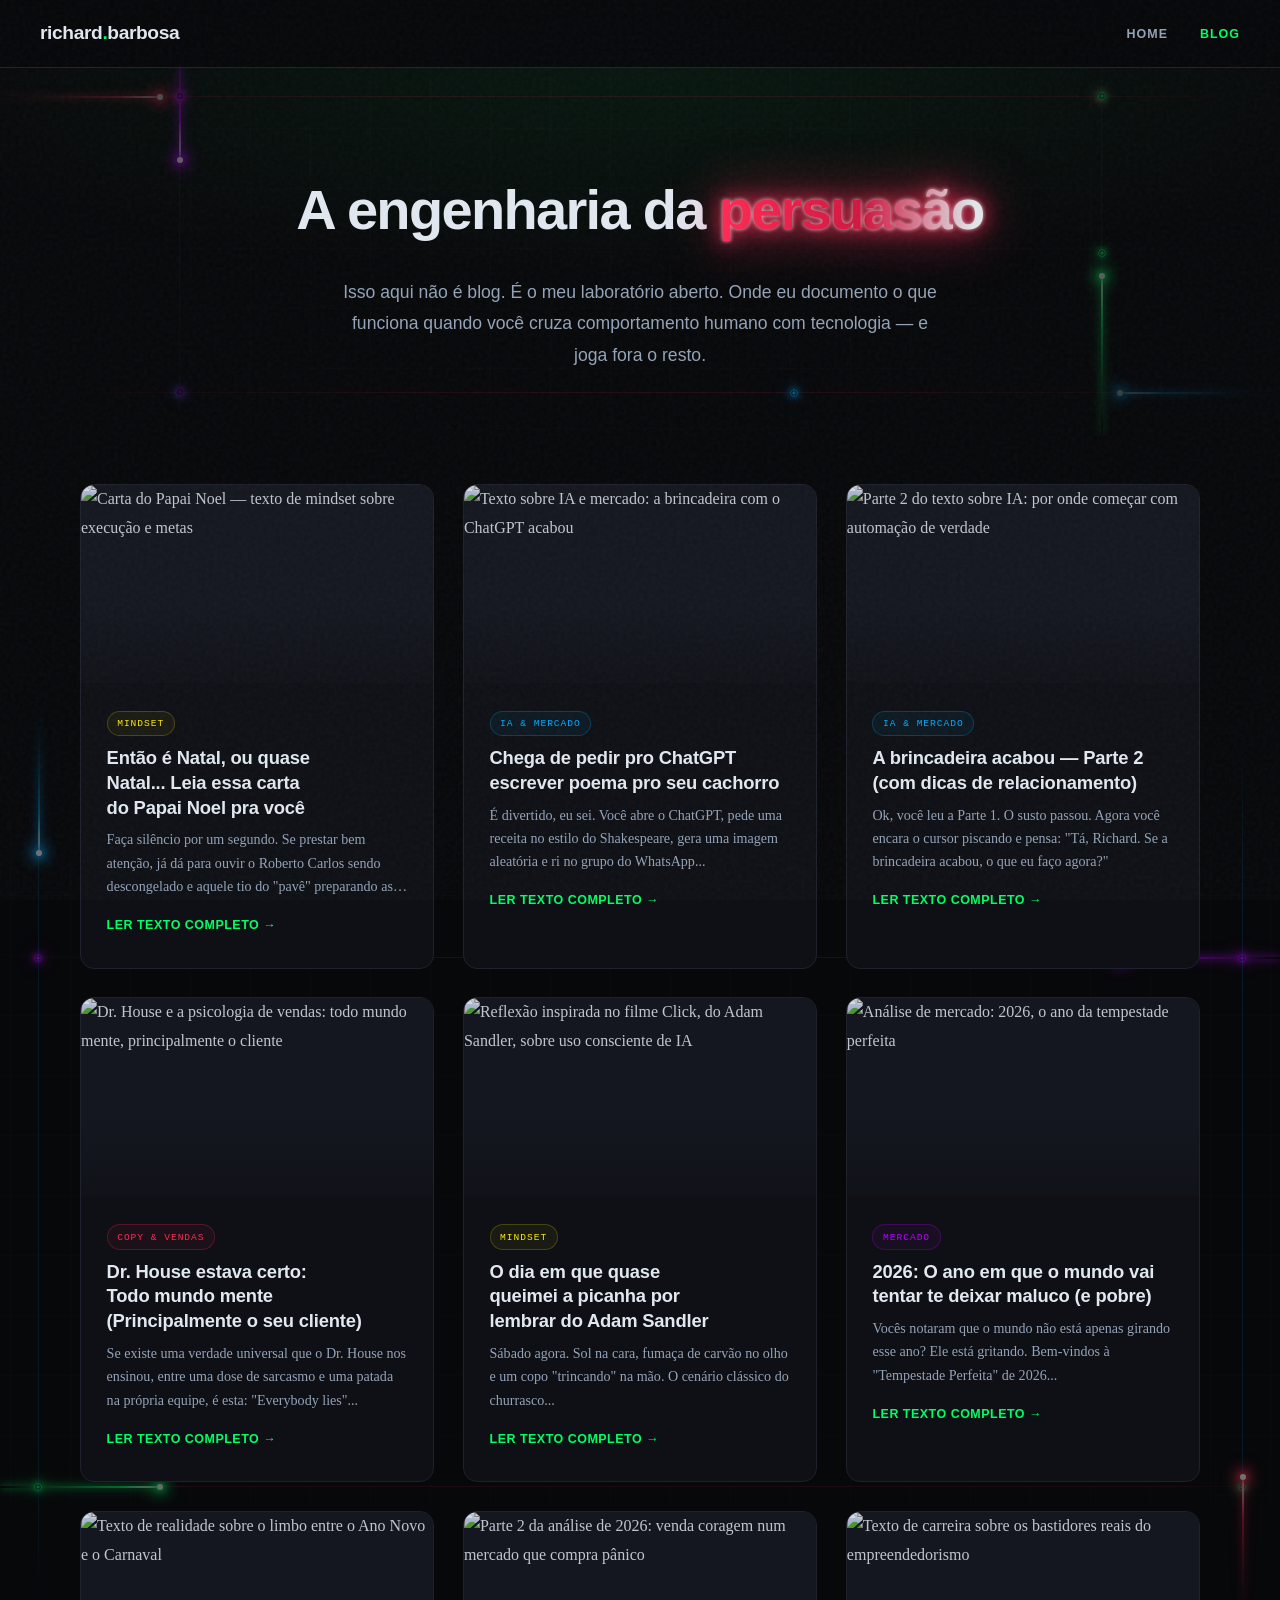
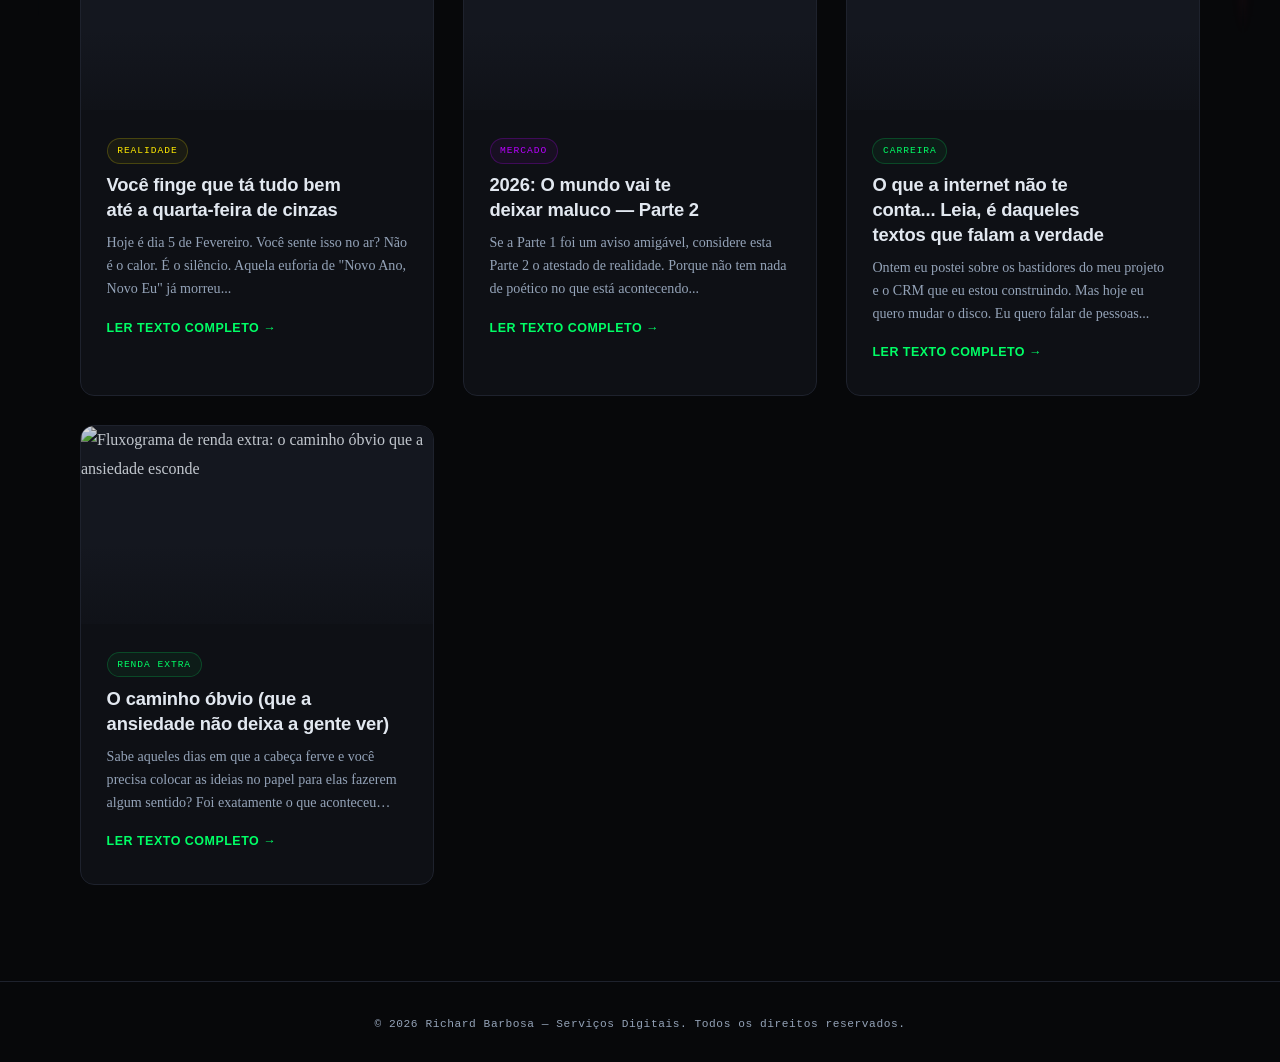
==== commit 490e5762: "CTAs de contato no pico de interesse + Umami instalado - Fim da simulação n8n/Make: o "+" do ramo qu" ====
--- a/blog.html
+++ b/blog.html
@@ -110,6 +110,11 @@
 document.addEventListener('error',function(e){var t=e.target;if(!t||t.tagName!=='IMG')return;var o=t.getAttribute('data-orig');if(o&&t.getAttribute('src')!==o){t.removeAttribute('srcset');t.src=o;return;}if(t.closest){var c=t.closest('.page-card');if(c)c.classList.add('is-missing');}},true);
 </script>
 
+<!-- Analytics (Umami Cloud): mesmo script e mesmo helper track() da home. defer = não bloqueia a pintura;
+     data-domains = só conta em richarddev.com.br. Sem o script (adblock), track() não faz nada. -->
+<script defer src="https://cloud.umami.is/script.js" data-website-id="a56a63d5-8b1c-4780-800d-4b53c438083a" data-domains="richarddev.com.br"></script>
+<script>function track(n,d){try{var u=window.umami;if(u&&typeof u.track==='function')u.track(n,d)}catch(e){}}</script>
+
 <style>
 *,*::before,*::after{margin:0;padding:0;box-sizing:border-box}
 :root{--bg:#07080a;--bg-card:#0e1015;--bg-elevated:#14171f;--text:#e2e8f0;--text-dim:#94a3b8;--text-body:#cbd5e1;--green:#00ff66;--green-dim:#00db58;--green-glow:rgba(0,255,102,.08);--gold:#ff2a55;--cyan:#00d2ff;--purple:#b700ff;--blue:#0099ff;--whatsapp:#25d366;--border:#1e222d;--radius:14px;--neon-red:#ff2a55;--neon-yellow:#ffea00;--neon-green:#00ff66;--neon-blue:#00aaff;--neon-purple:#b700ff;--neon-white:#e8eaed}
@@ -774,6 +779,9 @@
 function openModal(id){
   lastFocusedCard=document.activeElement;
   const modal=document.getElementById(id);
+  // Analytics: qual texto foi aberto (slug = nome do arquivo da imagem do post, ex. blog/house.png → house)
+  const im=modal.querySelector('.modal-img');
+  if(!modal.classList.contains('active'))track('abrir-post',{post:((im&&(im.getAttribute('data-src')||im.getAttribute('src')))||id).split('/').pop().split('.')[0]});
   // Imagem do texto só baixa quando o texto é aberto (antes as 10 baixavam junto com a página, mesmo fechadas)
   modal.querySelectorAll('img[data-src]').forEach(i=>{i.src=i.getAttribute('data-src');i.removeAttribute('data-src');});
   modal.classList.add('active');
